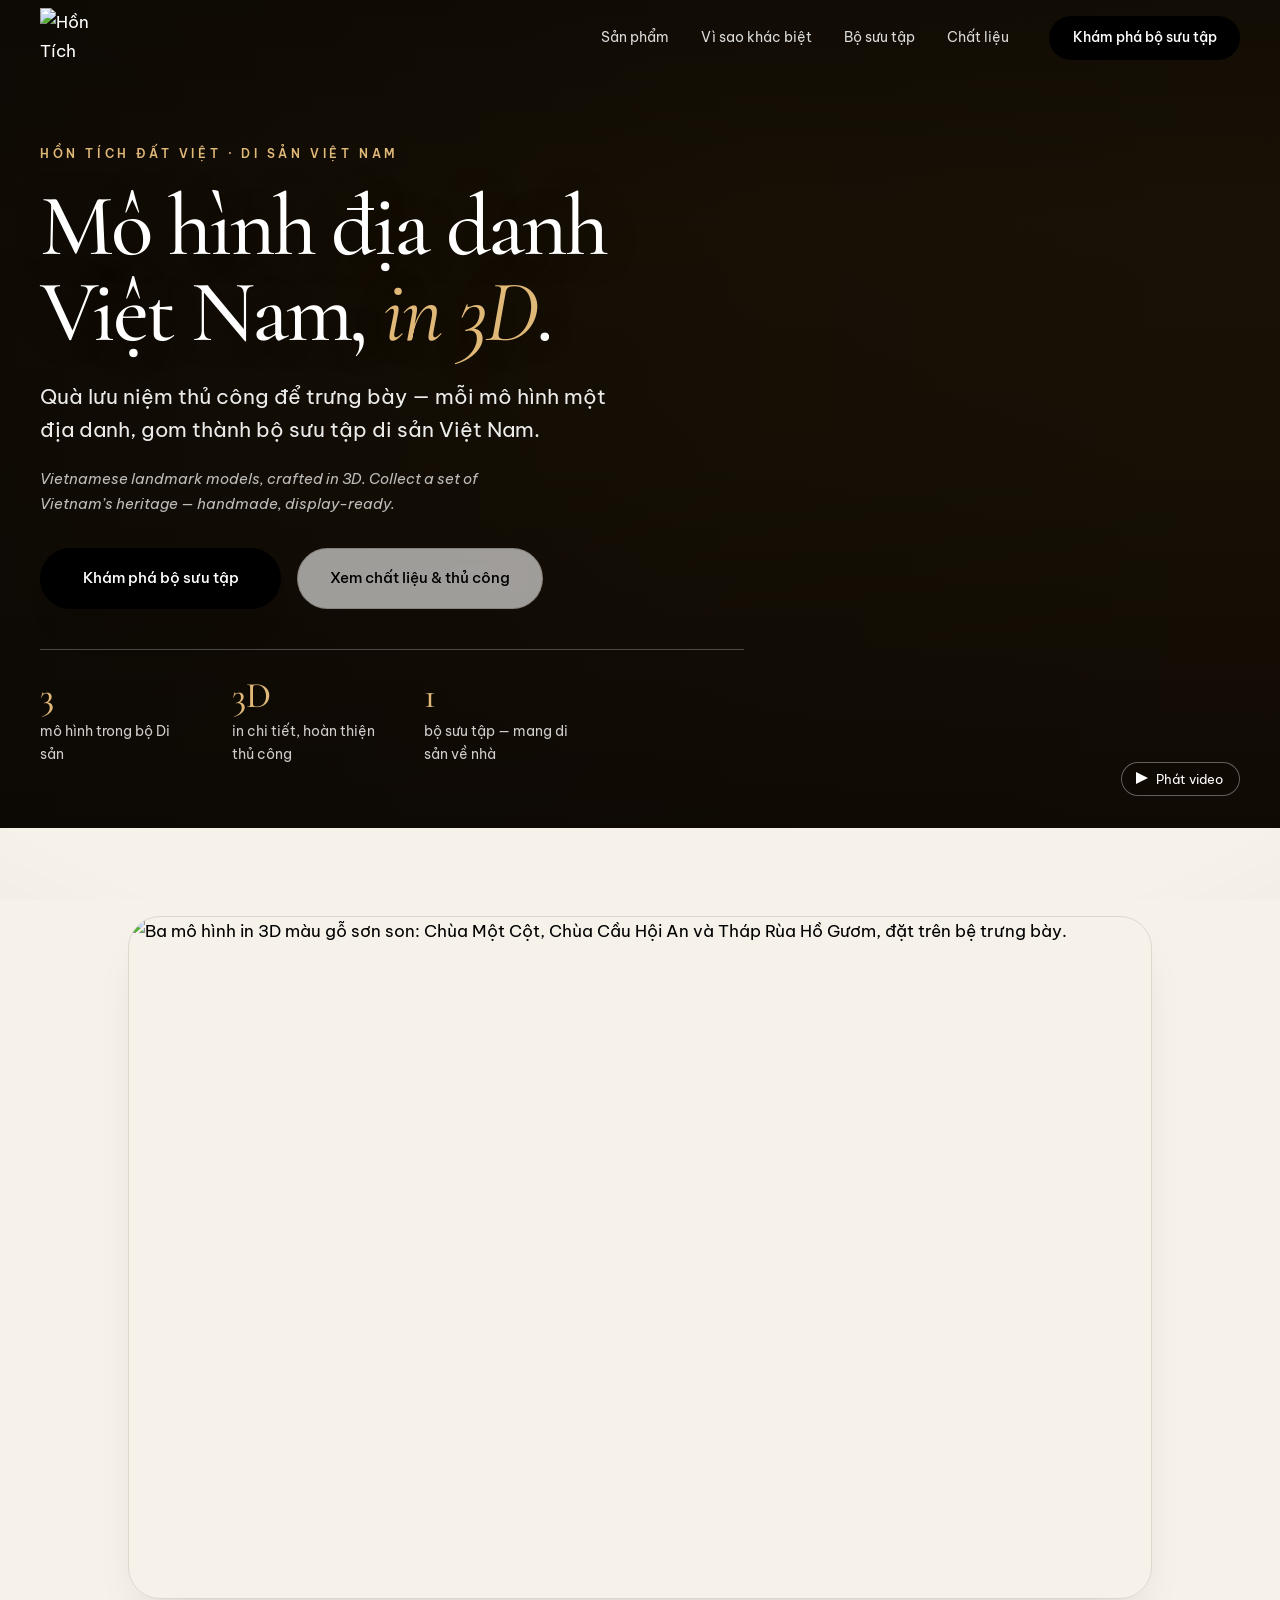
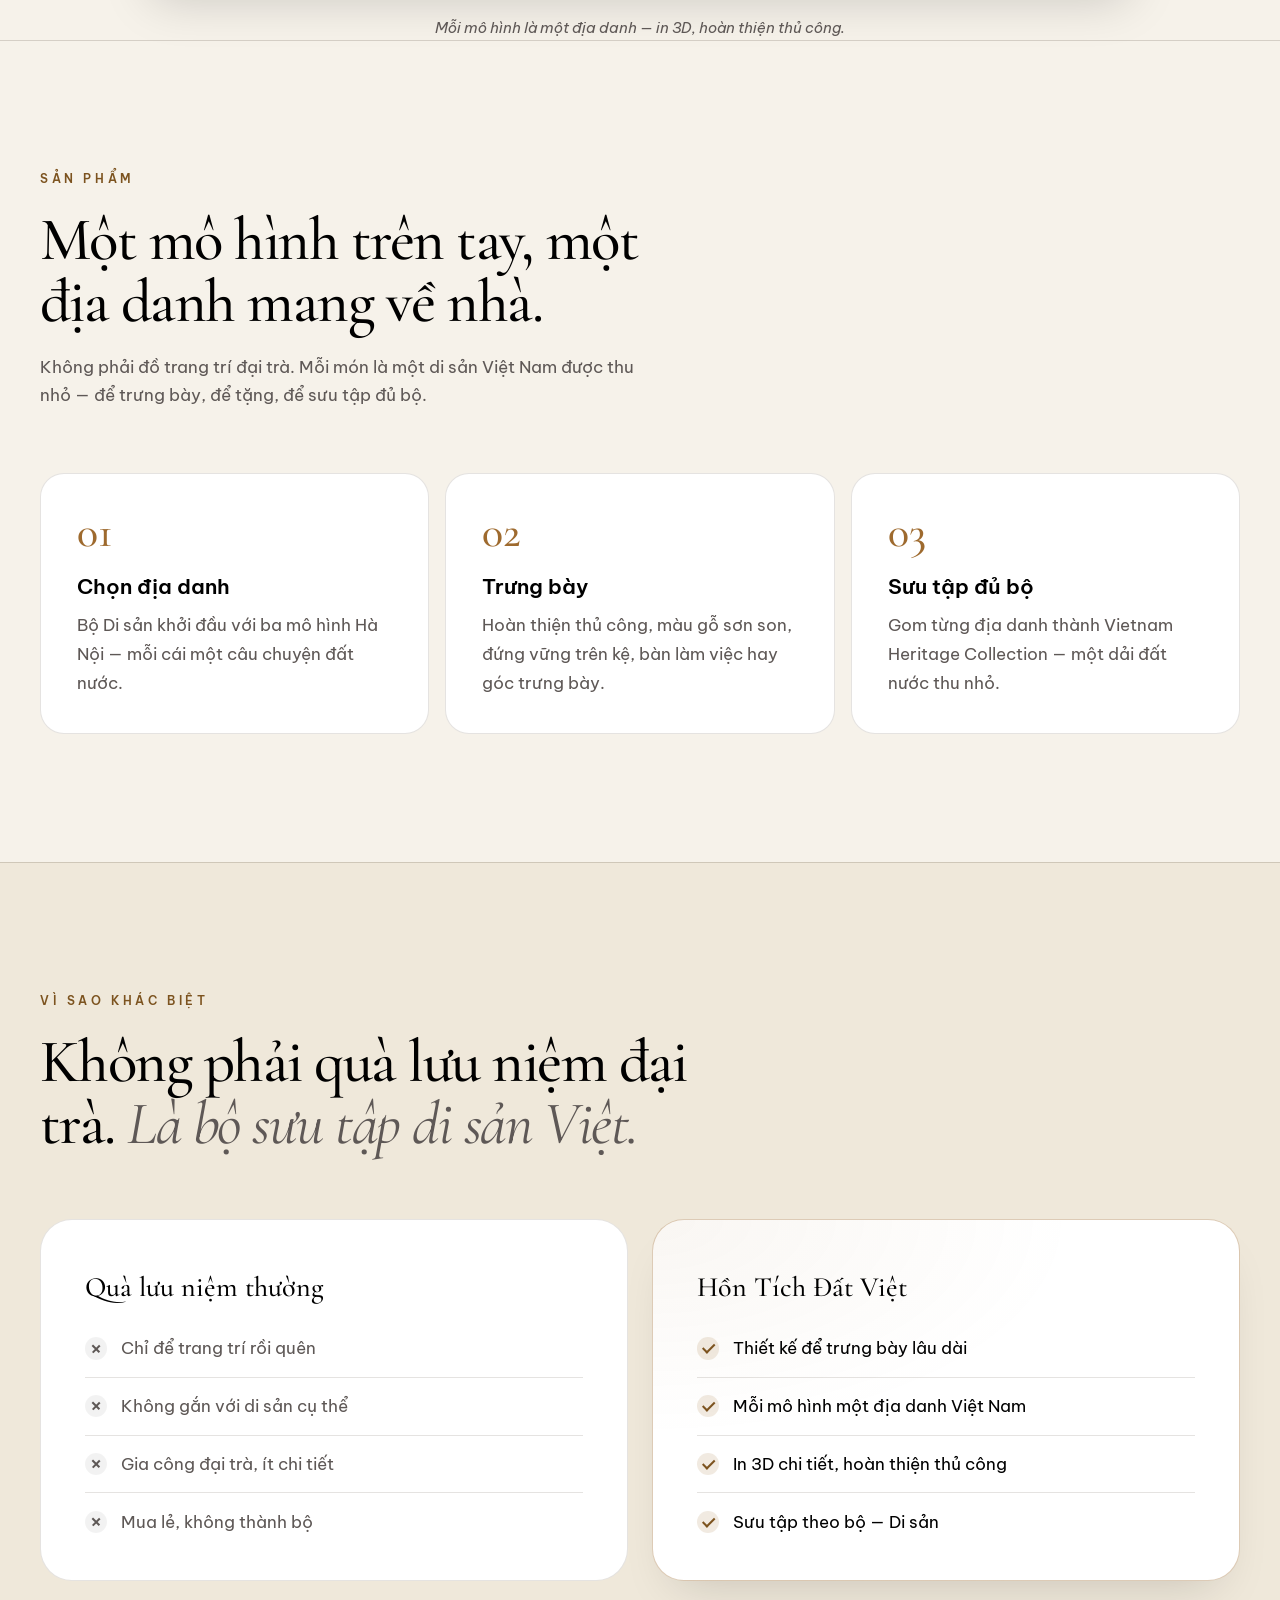
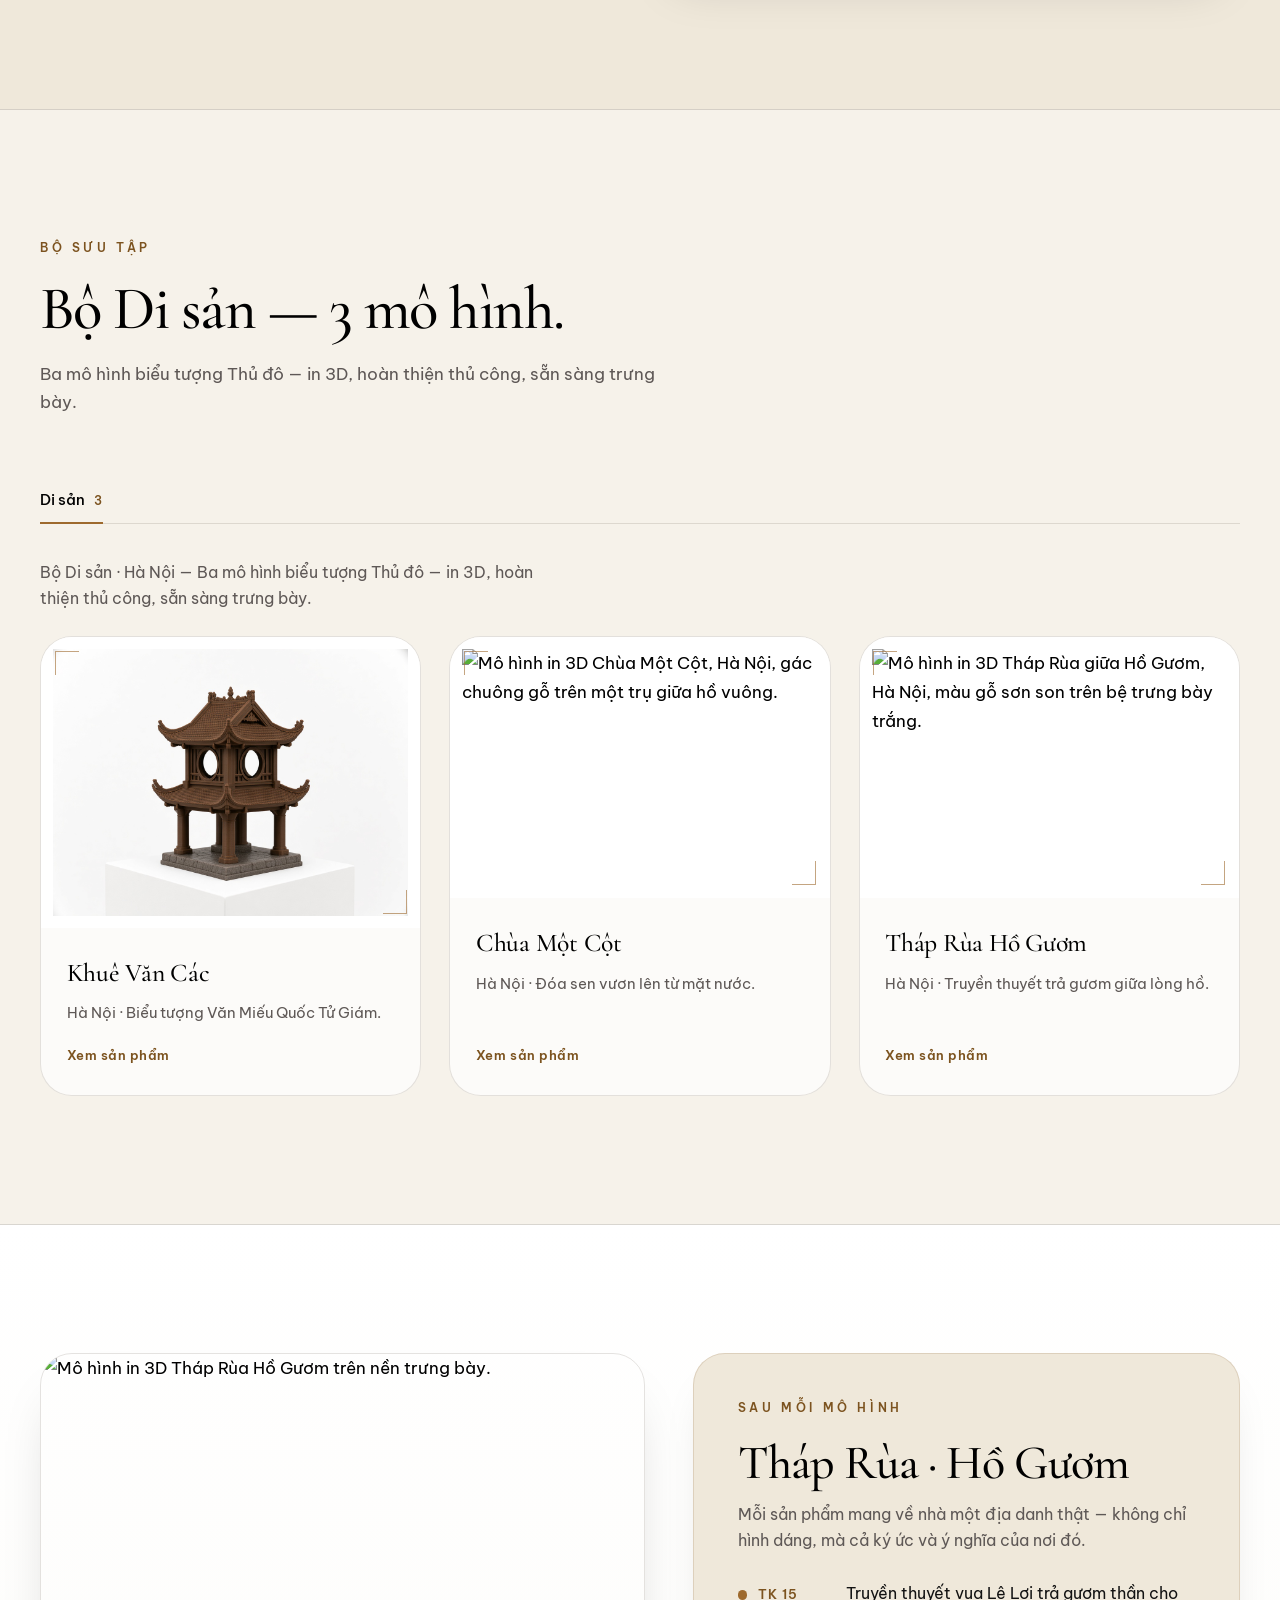
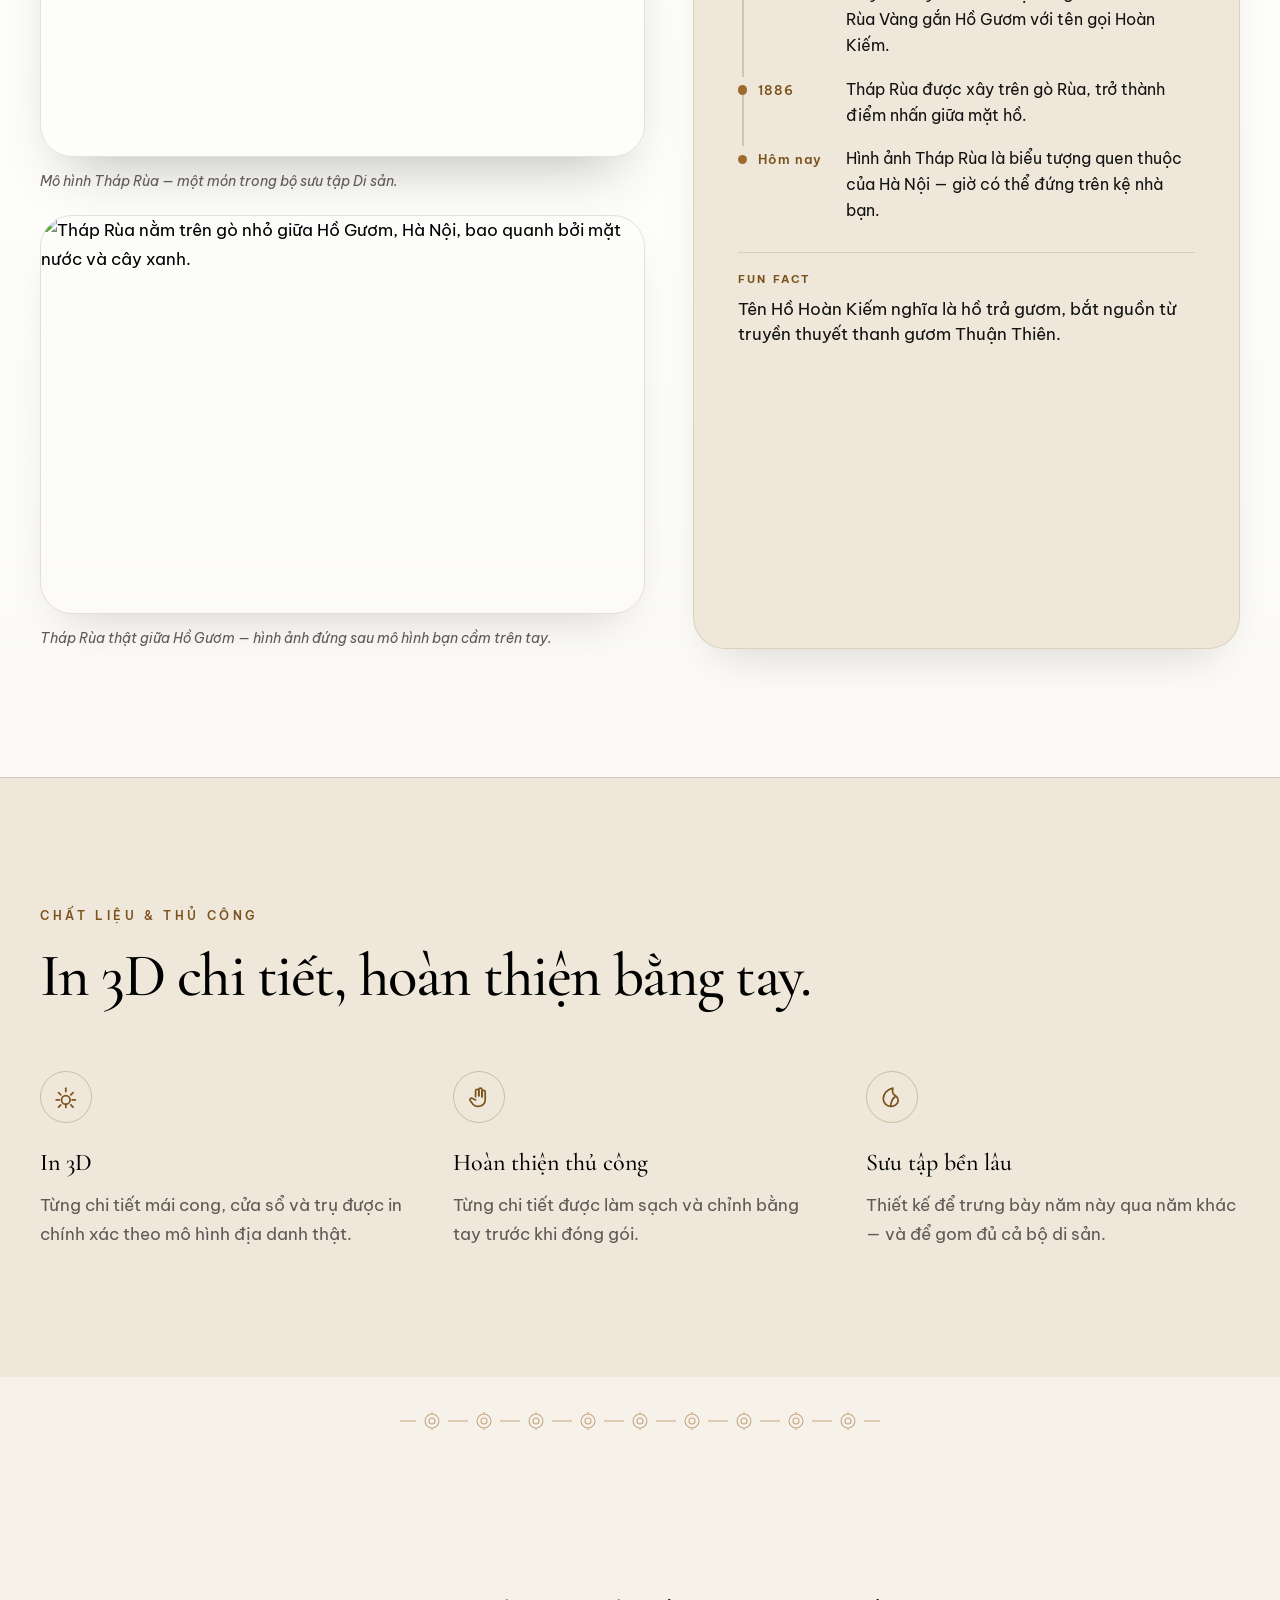
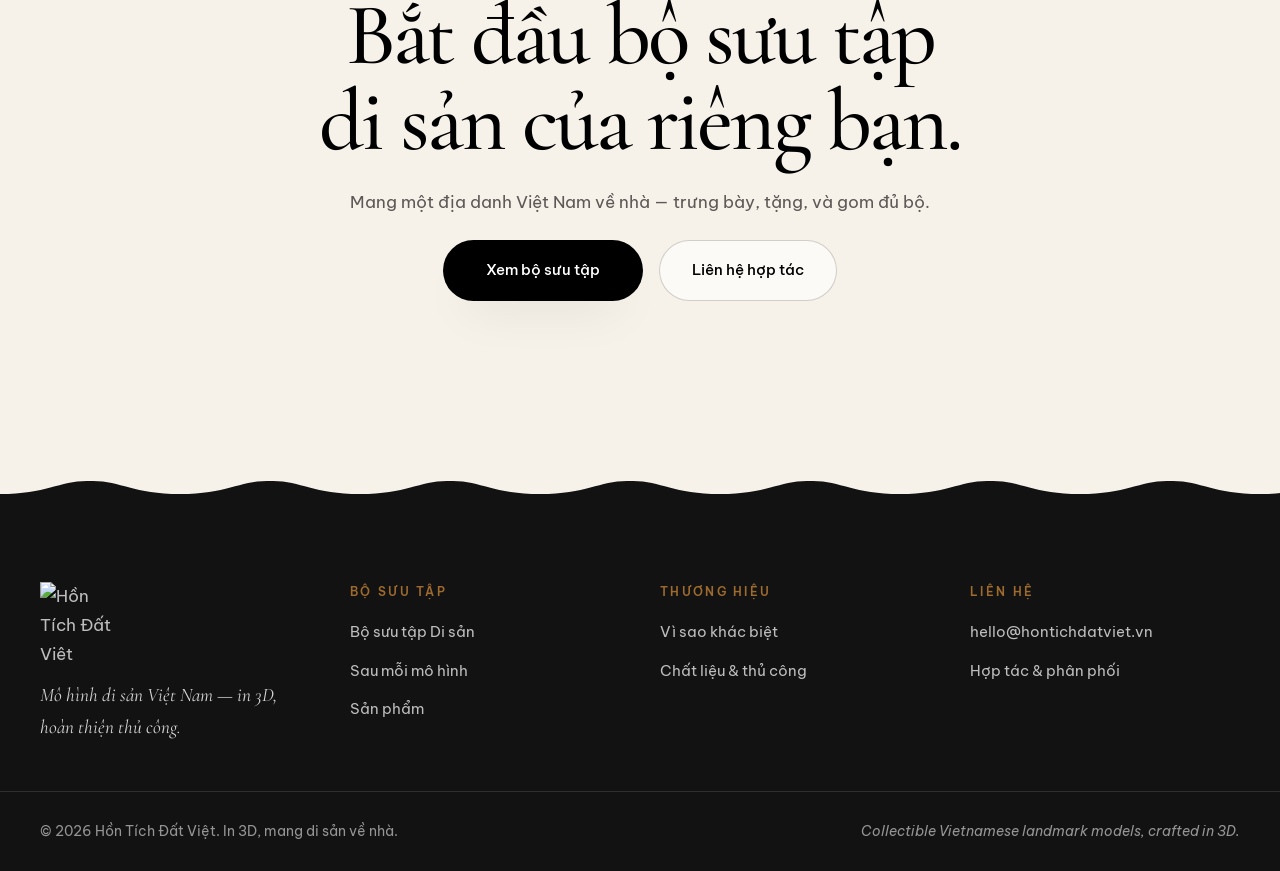
==== index.html @ 8985c360 "Reposition site as a product catalog with JSON-driven collections and detail pages. Drop QR and recy" ====
<!DOCTYPE html>
<html lang="vi">
<head>
  <meta charset="UTF-8" />
  <meta name="viewport" content="width=device-width, initial-scale=1.0" />
  <title>Hồn Tích Đất Việt — Mô hình di sản Việt Nam in 3D</title>
  <meta name="description" content="Hồn Tích Đất Việt — mô hình địa danh Việt Nam in 3D. Quà lưu niệm thủ công để trưng bày và sưu tập theo bộ di sản Việt." />
  <meta property="og:title" content="Hồn Tích Đất Việt — Bộ sưu tập mô hình di sản Việt Nam" />
  <meta property="og:description" content="Mô hình địa danh Việt Nam in 3D — hoàn thiện thủ công, thiết kế để trưng bày và sưu tập." />
  <meta property="og:type" content="website" />
  <meta property="og:image" content="assets/img/hero-collection.png" />
  <meta name="theme-color" content="#f6f2ea" />

  <link rel="preconnect" href="https://fonts.googleapis.com" />
  <link rel="preconnect" href="https://fonts.gstatic.com" crossorigin />
  <link href="https://fonts.googleapis.com/css2?family=Be+Vietnam+Pro:wght@400;500;600;700&family=Cormorant+Garamond:ital,wght@0,400;0,500;0,600;1,400;1,500&display=swap" rel="stylesheet" />
  <link rel="stylesheet" href="assets/styles.css" />
  <link rel="icon" type="image/png" href="assets/img/favicon.png" />
  <link rel="apple-touch-icon" href="assets/img/favicon.png" />
</head>
<body>
  <a class="skip-link" href="#main">Bỏ qua, tới nội dung chính</a>

  <header class="site-header" data-header>
    <div class="container nav">
      <a class="wordmark" href="#top" aria-label="Hồn Tích Đất Việt — trang chủ">
        <img class="brand-emblem brand-emblem--light" src="assets/img/logo-light.png" alt="Hồn Tích Đất Việt" width="120" height="120" decoding="async" />
        <img class="brand-emblem brand-emblem--ink" src="assets/img/logo-transparent.png" alt="" aria-hidden="true" width="120" height="120" decoding="async" />
      </a>
      <nav class="nav-links" aria-label="Điều hướng chính">
        <a href="#how">Sản phẩm</a>
        <a href="#why">Vì sao khác biệt</a>
        <a href="#collection">Bộ sưu tập</a>
        <a href="#craft">Chất liệu</a>
      </nav>
      <a class="btn btn-nav" href="#collection">
        <span class="lbl-full">Khám phá bộ sưu tập</span>
        <span class="lbl-short">Bộ sưu tập</span>
      </a>
    </div>
  </header>

  <main id="main">
    <span id="top"></span>

    <!-- HERO (video) -->
    <section class="hero" aria-labelledby="hero-title">
      <div class="hero-video">
        <video
          data-hero-video
          autoplay muted loop playsinline preload="metadata"
          poster="assets/img/story-hoi-an.jpg"
          aria-hidden="true"
        >
          <source src="assets/Vietnam-video.mp4" type="video/mp4" />
        </video>
        <div class="hero-scrim" aria-hidden="true"></div>
      </div>

      <div class="container hero-inner">
        <div class="hero-copy">
          <p class="kicker" data-reveal>Hồn Tích Đất Việt · Di sản Việt Nam</p>
          <h1 id="hero-title" class="display" data-reveal>
            Mô hình địa danh Việt Nam, <em>in 3D</em>.
          </h1>
          <p class="lede" data-reveal>
            Quà lưu niệm thủ công để trưng bày — mỗi mô hình một địa danh,
            gom thành bộ sưu tập di sản Việt Nam.
          </p>
          <p class="hero-en" data-reveal>
            Vietnamese landmark models, crafted in 3D.
            Collect a set of Vietnam’s heritage — handmade, display-ready.
          </p>
          <div class="hero-actions" data-reveal>
            <a class="btn btn-primary" href="#collection">Khám phá bộ sưu tập</a>
            <a class="btn btn-ghost" href="#craft">Xem chất liệu &amp; thủ công</a>
          </div>
          <dl class="hero-facts" data-reveal>
            <div><dt data-catalog-product-count>3</dt><dd>mô hình trong bộ Di sản</dd></div>
            <div><dt>3D</dt><dd>in chi tiết, hoàn thiện thủ công</dd></div>
            <div><dt>1</dt><dd>bộ sưu tập — mang di sản về nhà</dd></div>
          </dl>
        </div>
      </div>

      <button class="hero-video-toggle" type="button" data-video-toggle aria-pressed="true">
        <span class="vt-icon" aria-hidden="true"></span>
        <span class="vt-label">Tạm dừng video</span>
      </button>
    </section>

    <!-- SHOWCASE: the physical object -->
    <section class="showcase" aria-label="Sản phẩm vật lý">
      <div class="container">
        <figure class="showcase-figure" data-reveal>
          <img
            src="assets/img/hero-collection.png"
            alt="Ba mô hình in 3D màu gỗ sơn son: Chùa Một Cột, Chùa Cầu Hội An và Tháp Rùa Hồ Gươm, đặt trên bệ trưng bày."
            width="1536" height="1024" loading="lazy" decoding="async"
          />
          <figcaption>Mỗi mô hình là một địa danh — in 3D, hoàn thiện thủ công.</figcaption>
        </figure>
      </div>
    </section>

    <!-- PRODUCT JOURNEY -->
    <section id="how" class="section how" aria-labelledby="how-title">
      <div class="container">
        <header class="section-head">
          <p class="kicker">Sản phẩm</p>
          <h2 id="how-title" class="headline" data-reveal>Một mô hình trên tay, một địa danh mang về nhà.</h2>
          <p class="section-intro" data-reveal>
            Không phải đồ trang trí đại trà. Mỗi món là một di sản Việt Nam
            được thu nhỏ — để trưng bày, để tặng, để sưu tập đủ bộ.
          </p>
        </header>

        <ol class="steps" aria-label="Ba bước với sản phẩm">
          <li class="step" data-reveal>
            <span class="step-no">01</span>
            <div class="step-body">
              <h3 class="step-title">Chọn địa danh</h3>
              <p>Bộ Di sản khởi đầu với ba mô hình Hà Nội — mỗi cái một câu chuyện đất nước.</p>
            </div>
          </li>
          <li class="step" data-reveal>
            <span class="step-no">02</span>
            <div class="step-body">
              <h3 class="step-title">Trưng bày</h3>
              <p>Hoàn thiện thủ công, màu gỗ sơn son, đứng vững trên kệ, bàn làm việc hay góc trưng bày.</p>
            </div>
          </li>
          <li class="step" data-reveal>
            <span class="step-no">03</span>
            <div class="step-body">
              <h3 class="step-title">Sưu tập đủ bộ</h3>
              <p>Gom từng địa danh thành Vietnam Heritage Collection — một dải đất nước thu nhỏ.</p>
            </div>
          </li>
        </ol>
      </div>
    </section>

    <!-- COMPARISON / USP -->
    <section id="why" class="section why panel" aria-labelledby="why-title">
      <div class="container">
        <header class="section-head">
          <p class="kicker">Vì sao khác biệt</p>
          <h2 id="why-title" class="headline" data-reveal>Không phải quà lưu niệm đại trà. <em>Là bộ sưu tập di sản Việt.</em></h2>
        </header>

        <div class="compare" role="table" aria-label="So sánh quà lưu niệm thường và Hồn Tích Đất Việt">
          <div class="compare-col compare-old" data-reveal>
            <h3 class="compare-name">Quà lưu niệm thường</h3>
            <ul class="compare-list">
              <li><span class="mark mark-x" aria-hidden="true"></span> Chỉ để trang trí rồi quên</li>
              <li><span class="mark mark-x" aria-hidden="true"></span> Không gắn với di sản cụ thể</li>
              <li><span class="mark mark-x" aria-hidden="true"></span> Gia công đại trà, ít chi tiết</li>
              <li><span class="mark mark-x" aria-hidden="true"></span> Mua lẻ, không thành bộ</li>
            </ul>
          </div>
          <div class="compare-col compare-new" data-reveal>
            <h3 class="compare-name">Hồn Tích Đất Việt</h3>
            <ul class="compare-list">
              <li><span class="mark mark-check" aria-hidden="true"></span> Thiết kế để trưng bày lâu dài</li>
              <li><span class="mark mark-check" aria-hidden="true"></span> Mỗi mô hình một địa danh Việt Nam</li>
              <li><span class="mark mark-check" aria-hidden="true"></span> In 3D chi tiết, hoàn thiện thủ công</li>
              <li><span class="mark mark-check" aria-hidden="true"></span> Sưu tập theo bộ — Di sản</li>
            </ul>
          </div>
        </div>
      </div>
    </section>

    <!-- COLLECTION (rendered from assets/data/catalog.json) -->
    <section id="collection" class="section collection" aria-labelledby="collection-title">
      <div class="container">
        <header class="section-head">
          <p class="kicker">Bộ sưu tập</p>
          <h2 id="collection-title" class="headline" data-reveal>Bộ Di sản — ba mô hình Hà Nội.</h2>
          <p class="section-intro" data-reveal>
            Bộ sưu tập đầu tiên của Hồn Tích Đất Việt: Khuê Văn Các, Chùa Một Cột
            và Tháp Rùa Hồ Gươm — in 3D, thủ công, sẵn sàng trưng bày.
          </p>
        </header>

        <div class="collection-tabs" data-collection-tabs>
          <div class="collection-tablist" role="tablist" aria-label="Chọn bộ sưu tập" data-collection-tablist></div>
          <div data-collection-panels>
            <p class="collection-empty">Đang tải bộ sưu tập…</p>
          </div>
        </div>
      </div>
    </section>

    <!-- HERITAGE SPOTLIGHT (product meaning, not QR) -->
    <section id="heritage" class="section story" aria-labelledby="heritage-title">
      <div class="container story-grid">
        <div class="story-media-stack" data-reveal>
          <figure class="story-photo story-photo--lead">
            <img src="assets/img/model-ho-guom.png" alt="Mô hình in 3D Tháp Rùa Hồ Gươm trên nền trưng bày." width="1536" height="1024" loading="lazy" decoding="async" />
            <figcaption>Mô hình Tháp Rùa — một món trong bộ sưu tập Di sản.</figcaption>
          </figure>

          <figure class="story-photo">
            <img src="https://upload.wikimedia.org/wikipedia/commons/thumb/8/88/Thap_Rua_%28Tottoise%29_Tower%2C_Hoan_Kiem_Lake%2C_Hanoi_%281%29_%2838442367376%29.jpg/960px-Thap_Rua_%28Tottoise%29_Tower%2C_Hoan_Kiem_Lake%2C_Hanoi_%281%29_%2838442367376%29.jpg" alt="Tháp Rùa nằm trên gò nhỏ giữa Hồ Gươm, Hà Nội, bao quanh bởi mặt nước và cây xanh." width="960" height="632" loading="lazy" decoding="async" />
            <figcaption>Tháp Rùa thật giữa Hồ Gươm — hình ảnh đứng sau mô hình bạn cầm trên tay.</figcaption>
          </figure>
        </div>

        <div class="story-panel" data-reveal>
          <header class="story-panel-head">
            <p class="kicker">Sau mỗi mô hình</p>
            <h2 id="heritage-title" class="title">Tháp Rùa · Hồ Gươm</h2>
            <p class="story-sub">Mỗi sản phẩm mang về nhà một địa danh thật — không chỉ hình dáng, mà cả ký ức và ý nghĩa của nơi đó.</p>
          </header>

          <ol class="timeline" aria-label="Dòng thời gian Tháp Rùa Hồ Gươm">
            <li><span class="t-year">TK 15</span><span class="t-text">Truyền thuyết vua Lê Lợi trả gươm thần cho Rùa Vàng gắn Hồ Gươm với tên gọi Hoàn Kiếm.</span></li>
            <li><span class="t-year">1886</span><span class="t-text">Tháp Rùa được xây trên gò Rùa, trở thành điểm nhấn giữa mặt hồ.</span></li>
            <li><span class="t-year">Hôm nay</span><span class="t-text">Hình ảnh Tháp Rùa là biểu tượng quen thuộc của Hà Nội — giờ có thể đứng trên kệ nhà bạn.</span></li>
          </ol>

          <div class="funfact">
            <span class="funfact-label">Fun fact</span>
            <p>Tên Hồ Hoàn Kiếm nghĩa là hồ trả gươm, bắt nguồn từ truyền thuyết thanh gươm Thuận Thiên.</p>
          </div>
        </div>
      </div>
    </section>

    <!-- MATERIALS & CRAFT -->
    <section id="craft" class="section craft panel" aria-labelledby="craft-title">
      <div class="container">
        <header class="section-head">
          <p class="kicker">Chất liệu &amp; thủ công</p>
          <h2 id="craft-title" class="headline" data-reveal>In 3D chi tiết, hoàn thiện bằng tay.</h2>
        </header>
        <div class="craft-row">
          <article class="craft-item" data-reveal>
            <span class="craft-icon" aria-hidden="true">
              <svg viewBox="0 0 24 24" fill="none" stroke="currentColor" stroke-width="1.6" stroke-linecap="round" stroke-linejoin="round"><path d="M12 3v3"/><path d="M5.2 7.2 7.3 9.3"/><path d="M3 14h3"/><path d="M5.2 20.8 7.3 18.7"/><path d="M12 21v-3"/><path d="M18.8 20.8 16.7 18.7"/><path d="M21 14h-3"/><path d="M18.8 7.2 16.7 9.3"/><circle cx="12" cy="14" r="4"/></svg>
            </span>
            <h3>In 3D</h3>
            <p>Từng chi tiết mái cong, cửa sổ và trụ được in chính xác theo mô hình địa danh thật.</p>
          </article>
          <article class="craft-item" data-reveal>
            <span class="craft-icon" aria-hidden="true">
              <svg viewBox="0 0 24 24" fill="none" stroke="currentColor" stroke-width="1.6" stroke-linecap="round" stroke-linejoin="round"><path d="M9 11V5.5a1.5 1.5 0 0 1 3 0V10"/><path d="M12 10V4.5a1.5 1.5 0 0 1 3 0V11"/><path d="M15 11V6.5a1.5 1.5 0 0 1 3 0V14a6 6 0 0 1-6 6h-1.5a5 5 0 0 1-4-2l-2.6-3.4a1.5 1.5 0 0 1 2.3-1.9L9 14"/></svg>
            </span>
            <h3>Hoàn thiện thủ công</h3>
            <p>Từng chi tiết được làm sạch và chỉnh bằng tay trước khi đóng gói.</p>
          </article>
          <article class="craft-item" data-reveal>
            <span class="craft-icon" aria-hidden="true">
              <svg viewBox="0 0 24 24" fill="none" stroke="currentColor" stroke-width="1.6" stroke-linecap="round" stroke-linejoin="round"><path d="M11 20A7 7 0 0 1 4 13c0-5 4-9 9-10 0 0-1 4 1 6 1.5 1.5 4 2 4 5a6 6 0 0 1-6 6Z"/><path d="M11 20c0-4 1.5-7 4-9"/></svg>
            </span>
            <h3>Sưu tập bền lâu</h3>
            <p>Thiết kế để trưng bày năm này qua năm khác — và để gom đủ cả bộ di sản.</p>
          </article>
        </div>
      </div>
    </section>

    <!-- CLOSING CTA -->
    <section class="section closing" aria-labelledby="closing-title">
      <div class="motif-divider closing-divider" aria-hidden="true"><span></span></div>
      <div class="container closing-inner">
        <h2 id="closing-title" class="display" data-reveal>Bắt đầu bộ sưu tập di sản của riêng bạn.</h2>
        <p class="section-intro" data-reveal>Mang một địa danh Việt Nam về nhà — trưng bày, tặng, và gom đủ bộ.</p>
        <div class="hero-actions" data-reveal>
          <a class="btn btn-primary" href="#collection">Xem bộ sưu tập</a>
          <a class="btn btn-ghost" href="mailto:hello@hontichdatviet.vn">Liên hệ hợp tác</a>
        </div>
      </div>
    </section>
  </main>

  <footer class="site-footer">
    <div class="roofline" aria-hidden="true"></div>
    <div class="container footer-grid">
      <div class="footer-brand">
        <a class="wordmark wordmark-light" href="#top" aria-label="Hồn Tích Đất Việt">
          <img class="brand-emblem brand-emblem--light" src="assets/img/logo-light.png" alt="Hồn Tích Đất Việt" width="160" height="160" decoding="async" />
        </a>
        <p>Mô hình di sản Việt Nam — in 3D, hoàn thiện thủ công.</p>
      </div>
      <nav class="footer-col" aria-label="Bộ sưu tập">
        <h4>Bộ sưu tập</h4>
        <a href="#collection">Bộ sưu tập Di sản</a>
        <a href="#heritage">Sau mỗi mô hình</a>
        <a href="#how">Sản phẩm</a>
      </nav>
      <nav class="footer-col" aria-label="Thương hiệu">
        <h4>Thương hiệu</h4>
        <a href="#why">Vì sao khác biệt</a>
        <a href="#craft">Chất liệu &amp; thủ công</a>
      </nav>
      <div class="footer-col">
        <h4>Liên hệ</h4>
        <a href="mailto:hello@hontichdatviet.vn">hello@hontichdatviet.vn</a>
        <a href="mailto:hello@hontichdatviet.vn">Hợp tác &amp; phân phối</a>
      </div>
    </div>
    <div class="container footer-base">
      <p>© 2026 Hồn Tích Đất Việt. In 3D, mang di sản về nhà.</p>
      <p lang="en">Collectible Vietnamese landmark models, crafted in 3D.</p>
    </div>
  </footer>

  <script src="assets/catalog.js" defer></script>
  <script src="assets/main.js" defer></script>
</body>
</html>
---- assets/styles.css ----
/* ============================================================
   Hồn Tích Đất Việt — The Living Museum
   ============================================================ */

:root {
  --ink: #000000;
  --ink-soft: #121212;
  --bg: #ffffff;          /* card interiors stay crisp white over paper */
  --paper: #f6f2ea;       /* textured off-white canvas */
  --muted: #5e5856;       /* AA-safe body/muted on paper */
  --soft: #efe8da;
  --line: rgba(40, 28, 12, 0.12);
  --line-strong: rgba(40, 28, 12, 0.2);
  --rule: rgba(40, 28, 12, 0.16);
  --lacquer: #9e6a2e;
  --lacquer-deep: #7c531f;
  --lacquer-light: #e0b878; /* accent legible on the dark video hero */

  --paper-texture: url("img/paper-texture.jpg"); /* handmade paper, used as a faint global overlay */

  --serif: "Cormorant Garamond", Georgia, "Times New Roman", serif;
  --sans: "Be Vietnam Pro", "Segoe UI", system-ui, sans-serif;

  --container: 80rem;
  --pad-x: clamp(1.25rem, 5vw, 2.5rem);
  --section-y: clamp(4.5rem, 10vw, 8rem);

  --radius-pill: 9999px;
  --radius-lg: 2rem;
  --radius-md: 1.5rem;

  --shadow-ambient: 0 24px 50px -24px rgba(0, 0, 0, 0.18);
  --shadow-lift: 0 32px 60px -28px rgba(0, 0, 0, 0.28);

  --ease-out: cubic-bezier(0.16, 1, 0.3, 1);

  --dongson: url("data:image/svg+xml,%3Csvg xmlns='http://www.w3.org/2000/svg' width='52' height='24' viewBox='0 0 52 24'%3E%3Cg fill='none' stroke='%239e6a2e' stroke-width='1.1'%3E%3Ccircle cx='26' cy='12' r='7'/%3E%3Ccircle cx='26' cy='12' r='3'/%3E%3Cpath d='M0 12h10M42 12h10M26 3v2M26 19v2'/%3E%3C/g%3E%3C/svg%3E");
}

/* ---------- Reset & base ---------- */
*, *::before, *::after { box-sizing: border-box; }
* { margin: 0; }

html { scroll-behavior: smooth; -webkit-text-size-adjust: 100%; }

body {
  font-family: var(--sans);
  font-size: clamp(1rem, 0.97rem + 0.15vw, 1.125rem);
  line-height: 1.65;
  color: var(--ink);
  background-color: var(--paper);
  -webkit-font-smoothing: antialiased;
  text-rendering: optimizeLegibility;
  overflow-x: hidden;
  position: relative; /* anchors the scrolling paper layer to the document */
}

/* ---------- Archival paper atmosphere (global, decorative) ----------
   A faint handmade-paper texture + a whisper-soft vignette so every surface
   reads like a curated heritage catalogue, not a sales page. Both layers are
   non-interactive and never touch content. */
body::before,
body::after {
  content: "";
  pointer-events: none;
}

/* Soft paper fibre: tiled and pinned to the DOCUMENT so it scrolls together
   with each section (not a static pane the content slides under). The tile is
   mirror-built, so the repeat is seamless. */
body::before {
  position: absolute;
  inset: 0;            /* spans the full document height via body { position: relative } */
  z-index: 9998;
  background-image: var(--paper-texture);
  background-repeat: repeat;
  background-size: 500px 500px;
  opacity: 0.3;
  mix-blend-mode: multiply;
}

/* Gentle corner vignette for depth — kept FIXED to the viewport, so it frames
   the screen like a page under a lamp. Warm-toned to match the palette. */
body::after {
  position: fixed;
  inset: 0;
  z-index: 9999;
  background: radial-gradient(125% 115% at 50% 42%,
    transparent 58%,
    rgba(40, 28, 12, 0.05) 82%,
    rgba(40, 28, 12, 0.1) 100%);
}

img { display: block; max-width: 100%; height: auto; }
sup { font-size: 0.45em; vertical-align: super; line-height: 0; }
a { color: inherit; }

::selection { background: var(--ink); color: var(--bg); }

.container {
  width: 100%;
  max-width: var(--container);
  margin-inline: auto;
  padding-inline: var(--pad-x);
}

.skip-link {
  position: absolute;
  left: 1rem;
  top: -4rem;
  z-index: 100;
  background: var(--ink);
  color: var(--bg);
  padding: 0.75rem 1.25rem;
  border-radius: var(--radius-pill);
  font-size: 0.875rem;
  text-decoration: none;
  transition: top 0.2s var(--ease-out);
}
.skip-link:focus { top: 1rem; }

:focus-visible {
  outline: 2px solid var(--lacquer-deep);
  outline-offset: 3px;
  border-radius: 4px;
}

/* ---------- Typography ---------- */
.display {
  font-family: var(--serif);
  font-weight: 500;
  font-size: clamp(2.75rem, 1.8rem + 4.6vw, 6rem);
  line-height: 0.98;
  letter-spacing: -0.035em;
  text-wrap: balance;
}
.display em { font-style: italic; color: var(--muted); font-weight: 400; }

.headline {
  font-family: var(--serif);
  font-weight: 500;
  font-size: clamp(2.1rem, 1.4rem + 3vw, 4rem);
  line-height: 1.02;
  letter-spacing: -0.025em;
  text-wrap: balance;
}
.headline em { font-style: italic; color: var(--muted); font-weight: 400; }

.title {
  font-family: var(--serif);
  font-weight: 500;
  font-size: clamp(2rem, 1.5rem + 2vw, 3rem);
  line-height: 1.08;
  letter-spacing: -0.02em;
}

.kicker {
  font-family: var(--sans);
  font-size: 0.75rem;
  font-weight: 600;
  letter-spacing: 0.3em;
  text-transform: uppercase;
  color: var(--lacquer-deep);
  margin-bottom: 1.25rem;
}
.kicker sup { letter-spacing: 0; }

.lede {
  font-size: clamp(1.075rem, 1rem + 0.4vw, 1.3rem);
  line-height: 1.6;
  color: var(--ink-soft);
  max-width: 34ch;
}

.section-intro {
  color: var(--muted);
  max-width: 56ch;
  font-size: 1.0625rem;
}

/* ---------- Buttons ---------- */
.btn {
  display: inline-flex;
  align-items: center;
  justify-content: center;
  gap: 0.5rem;
  font-family: var(--sans);
  font-weight: 500;
  font-size: 0.9375rem;
  text-decoration: none;
  border-radius: var(--radius-pill);
  border: 1px solid transparent;
  cursor: pointer;
  transition: transform 0.3s var(--ease-out), background-color 0.3s var(--ease-out),
    box-shadow 0.3s var(--ease-out), color 0.3s var(--ease-out);
}
.btn:hover { transform: scale(1.03); }
.btn:active { transform: scale(0.99); }

.btn-primary {
  background: var(--ink);
  color: var(--bg);
  padding: 1.05rem 2.6rem;
  box-shadow: var(--shadow-ambient);
}
.btn-primary:hover { box-shadow: var(--shadow-lift); }

.btn-ghost {
  background: rgba(255, 255, 255, 0.6);
  color: var(--ink);
  border-color: var(--line-strong);
  padding: 1.05rem 2rem;
  backdrop-filter: blur(8px);
}
.btn-ghost:hover { background: rgba(255, 255, 255, 0.9); }

.btn-nav {
  background: var(--ink);
  color: var(--bg);
  padding: 0.6rem 1.4rem;
  font-size: 0.875rem;
}
.btn-nav .lbl-short { display: none; }

/* ---------- Header / nav ---------- */
.site-header {
  position: fixed;
  top: 0;
  left: 0;
  right: 0;
  width: 100%;
  z-index: 50;
  background: transparent;
  border-bottom: 1px solid transparent;
  transition: border-color 0.3s var(--ease-out), background-color 0.3s var(--ease-out),
    backdrop-filter 0.3s var(--ease-out);
}
.site-header .wordmark { color: #fff; transition: color 0.3s var(--ease-out); }
.site-header .nav-links a { color: rgba(255, 255, 255, 0.85); }
.site-header:not(.is-scrolled) .nav-links a:hover { color: #fff; }

.site-header.is-scrolled {
  background: rgba(246, 242, 234, 0.85);
  backdrop-filter: blur(14px);
  border-bottom-color: var(--line);
}
.site-header.is-scrolled .wordmark { color: var(--ink); }
.site-header.is-scrolled .nav-links a { color: var(--muted); }
.nav {
  display: flex;
  align-items: center;
  justify-content: space-between;
  gap: 1rem;
  height: 4.75rem;
  min-width: 0;
}
.wordmark {
  position: relative;
  display: inline-flex;
  align-items: center;
  flex: none;
  height: 3.75rem;
  text-decoration: none;
}
.brand-emblem {
  display: block;
  height: 100%;
  width: auto;
  user-select: none;
  -webkit-user-drag: none;
}
/* Header swaps emblem tone: ivory over the dark hero, ink once scrolled. */
.site-header .brand-emblem { transition: opacity 0.3s var(--ease-out); }
.site-header .brand-emblem--ink {
  position: absolute;
  top: 0;
  left: 0;
  height: 100%;
  width: auto;
  opacity: 0;
}
.site-header.is-scrolled .brand-emblem--light { opacity: 0; }
.site-header.is-scrolled .brand-emblem--ink { opacity: 1; }
.btn-nav { flex: none; }
.nav-links {
  display: flex;
  gap: 2rem;
  margin-left: auto;
  margin-right: 1.5rem;
}
.nav-links a {
  font-size: 0.9rem;
  color: var(--muted);
  text-decoration: none;
  position: relative;
  transition: color 0.2s var(--ease-out);
}
.nav-links a::after {
  content: "";
  position: absolute;
  left: 0;
  bottom: -6px;
  width: 100%;
  height: 1px;
  background: var(--lacquer);
  transform: scaleX(0);
  transform-origin: left;
  transition: transform 0.3s var(--ease-out);
}
.nav-links a:hover { color: var(--ink); }
.nav-links a:hover::after { transform: scaleX(1); }

/* ---------- Section rhythm ---------- */
.section { padding-block: var(--section-y); scroll-margin-top: 5.5rem; }
/* Full-width hairline + alternating tonal bands so adjacent sections read distinctly */
.section:not(.closing) { border-top: 1px solid var(--rule); }
.section.panel { background: var(--soft); }
.section-head { max-width: 60rem; margin-bottom: clamp(2.5rem, 5vw, 4rem); }
.section-head .headline { margin-bottom: 1.25rem; }

/* ---------- Hero (video) ---------- */
.hero {
  position: relative;
  isolation: isolate;
  min-height: min(92vh, 860px);
  display: flex;
  align-items: flex-end;
  padding-block: clamp(7rem, 14vh, 10rem) clamp(3rem, 7vh, 6rem);
  overflow: hidden;
  color: #fff;
}
.hero-video { position: absolute; inset: 0; z-index: -1; background: #1a1206; }
.hero-video video { width: 100%; height: 100%; object-fit: cover; display: block; }
.hero-scrim {
  position: absolute;
  inset: 0;
  background:
    linear-gradient(90deg, rgba(10, 7, 3, 0.62) 0%, rgba(10, 7, 3, 0.12) 58%, rgba(10, 7, 3, 0) 100%),
    linear-gradient(180deg, rgba(10, 7, 3, 0.5) 0%, rgba(10, 7, 3, 0.08) 26%, rgba(10, 7, 3, 0.2) 56%, rgba(14, 9, 4, 0.85) 100%);
}

.hero-inner { width: 100%; }
.hero-copy { max-width: 44rem; }
.hero .kicker { color: var(--lacquer-light); }
.hero .display { margin-bottom: 1.5rem; color: #fff; text-shadow: 0 1px 36px rgba(0, 0, 0, 0.3); }
.hero .display em { color: var(--lacquer-light); }
.hero .lede { margin-bottom: 1.25rem; color: rgba(255, 255, 255, 0.92); max-width: 42ch; }
.hero-en {
  font-size: 0.95rem;
  color: rgba(255, 255, 255, 0.72);
  font-style: italic;
  max-width: 46ch;
  margin-bottom: 2rem;
}
.hero-actions { display: flex; flex-wrap: wrap; gap: 1rem; }

.hero-facts {
  display: flex;
  flex-wrap: wrap;
  gap: clamp(1.5rem, 4vw, 3rem);
  margin-top: 2.5rem;
  padding-top: 1.75rem;
  border-top: 1px solid rgba(255, 255, 255, 0.25);
}
.hero-facts dt {
  font-family: var(--serif);
  font-size: 2.25rem;
  font-weight: 500;
  line-height: 1;
  color: var(--lacquer-light);
}
.hero-facts dd {
  font-size: 0.85rem;
  color: rgba(255, 255, 255, 0.8);
  max-width: 16ch;
  margin-top: 0.4rem;
}

/* Video pause / play control (WCAG: user control over moving content) */
.hero-video-toggle {
  position: absolute;
  right: clamp(1rem, 4vw, 2.5rem);
  bottom: clamp(1rem, 4vh, 2rem);
  z-index: 2;
  display: inline-flex;
  align-items: center;
  gap: 0.55rem;
  background: rgba(14, 9, 4, 0.5);
  color: #fff;
  border: 1px solid rgba(255, 255, 255, 0.35);
  border-radius: var(--radius-pill);
  padding: 0.5rem 1rem 0.5rem 0.85rem;
  font-family: var(--sans);
  font-size: 0.8rem;
  cursor: pointer;
  backdrop-filter: blur(8px);
  transition: background-color 0.3s var(--ease-out), transform 0.3s var(--ease-out);
}
.hero-video-toggle:hover { background: rgba(14, 9, 4, 0.72); transform: translateY(-2px); }
.vt-icon { width: 0.75rem; height: 0.85rem; position: relative; flex: none; }
.vt-icon::before, .vt-icon::after {
  content: "";
  position: absolute;
  top: 0;
  width: 0.24rem;
  height: 100%;
  background: #fff;
  border-radius: 1px;
}
.vt-icon::before { left: 0; }
.vt-icon::after { right: 0; }
.hero-video-toggle[data-state="paused"] .vt-icon::after { display: none; }
.hero-video-toggle[data-state="paused"] .vt-icon::before {
  left: 1px;
  width: 0;
  height: 0;
  background: transparent;
  border-left: 0.75rem solid #fff;
  border-top: 0.42rem solid transparent;
  border-bottom: 0.42rem solid transparent;
  border-radius: 0;
}

/* ---------- Showcase (physical object) ---------- */
.showcase { padding-top: clamp(3rem, 7vw, 5.5rem); }
.showcase-figure { margin: 0 auto; max-width: 64rem; }
.showcase-figure img {
  width: 100%;
  border-radius: var(--radius-lg);
  border: 1px solid var(--line);
  box-shadow: var(--shadow-ambient);
}
.showcase-figure figcaption {
  margin-top: 1rem;
  text-align: center;
  font-style: italic;
  color: var(--muted);
  font-size: 0.95rem;
}

/* ---------- Motif divider (Đông Sơn) ---------- */
.motif-divider {
  display: flex;
  justify-content: center;
  padding-block: clamp(1rem, 3vw, 2rem);
}
.motif-divider span {
  display: block;
  width: min(60%, 30rem);
  height: 24px;
  background-image: var(--dongson);
  background-repeat: repeat-x;
  background-position: center;
  opacity: 0.55;
}

/* ---------- How (steps) ---------- */
.steps {
  list-style: none;
  padding: 0;
  display: grid;
  gap: 1rem;
}
.step {
  display: flex;
  align-items: baseline;
  gap: 1.5rem;
  padding: clamp(1.5rem, 3vw, 2.25rem);
  border: 1px solid var(--line);
  border-radius: var(--radius-md);
  background: #fff;
  transition: transform 0.4s var(--ease-out), box-shadow 0.4s var(--ease-out),
    border-color 0.4s var(--ease-out);
}
.step:hover {
  transform: translateY(-4px);
  box-shadow: var(--shadow-ambient);
  border-color: var(--line-strong);
}
.step-no {
  font-family: var(--serif);
  font-size: clamp(2rem, 4vw, 2.75rem);
  font-weight: 500;
  color: var(--lacquer);
  line-height: 1;
  min-width: 2.5ch;
}
.step-title { font-size: 1.3rem; font-weight: 600; margin-bottom: 0.4rem; }
.step-body p { color: var(--muted); max-width: 60ch; }

@media (min-width: 52rem) {
  .steps { grid-template-columns: repeat(3, 1fr); }
  .step { flex-direction: column; gap: 1rem; }
}

/* ---------- Why (comparison) ---------- */
.compare {
  display: grid;
  gap: 1.25rem;
  grid-template-columns: 1fr;
}
@media (min-width: 48rem) {
  .compare { grid-template-columns: 1fr 1fr; gap: 1.5rem; align-items: stretch; }
}
.compare-col {
  border: 1px solid var(--line);
  border-radius: var(--radius-lg);
  padding: clamp(1.75rem, 3.5vw, 2.75rem);
  background: #fff;
}
.compare-old { color: var(--muted); }
.compare-new {
  border-color: rgba(158, 106, 46, 0.35);
  background:
    radial-gradient(120% 100% at 0% 0%, rgba(158, 106, 46, 0.06), transparent 60%),
    #fff;
  box-shadow: var(--shadow-ambient);
}
.compare-name {
  font-family: var(--serif);
  font-size: 1.75rem;
  font-weight: 500;
  margin-bottom: 1.5rem;
  color: var(--ink);
}
.compare-list { list-style: none; padding: 0; display: grid; gap: 0.9rem; }
.compare-list li {
  display: flex;
  align-items: center;
  gap: 0.85rem;
  font-size: 1.0625rem;
  padding-bottom: 0.9rem;
  border-bottom: 1px solid var(--line);
}
.compare-list li:last-child { border-bottom: 0; padding-bottom: 0; }
.mark {
  flex: none;
  width: 1.4rem;
  height: 1.4rem;
  border-radius: 50%;
  display: inline-grid;
  place-items: center;
  position: relative;
}
.mark-x { background: rgba(0, 0, 0, 0.05); }
.mark-x::before, .mark-x::after {
  content: "";
  position: absolute;
  width: 0.65rem;
  height: 1.5px;
  background: var(--muted);
}
.mark-x::before { transform: rotate(45deg); }
.mark-x::after { transform: rotate(-45deg); }
.mark-check { background: rgba(158, 106, 46, 0.14); }
.mark-check::before {
  content: "";
  width: 0.45rem;
  height: 0.78rem;
  border: solid var(--lacquer-deep);
  border-width: 0 2px 2px 0;
  transform: translateY(-1px) rotate(45deg);
}

/* ---------- Collection ---------- */
.collection-tabs {
  display: grid;
  gap: clamp(1.5rem, 3vw, 2.25rem);
}
.collection-tablist {
  display: flex;
  flex-wrap: wrap;
  gap: 0.35rem 1.75rem;
  border-bottom: 1px solid var(--line);
  padding-bottom: 0;
}
.collection-tab {
  position: relative;
  appearance: none;
  background: none;
  border: 0;
  padding: 0.65rem 0 0.9rem;
  margin: 0;
  font-family: inherit;
  font-size: 0.95rem;
  font-weight: 500;
  color: var(--muted);
  cursor: pointer;
  display: inline-flex;
  align-items: baseline;
  gap: 0.55rem;
  transition: color 0.3s var(--ease-out);
}
.collection-tab::after {
  content: "";
  position: absolute;
  left: 0;
  right: 0;
  bottom: -1px;
  height: 2px;
  background: transparent;
  transition: background 0.3s var(--ease-out);
}
.collection-tab:hover,
.collection-tab:focus-visible {
  color: var(--ink);
  outline: none;
}
.collection-tab[aria-selected="true"] {
  color: var(--ink);
}
.collection-tab[aria-selected="true"]::after {
  background: var(--lacquer);
}
.collection-tab-count {
  font-size: 0.72rem;
  font-weight: 600;
  letter-spacing: 0.06em;
  color: var(--lacquer-deep);
}
.collection-panel-lead {
  color: var(--muted);
  font-size: 0.98rem;
  margin-bottom: 1.5rem;
  max-width: 48ch;
}
.collection-panel[hidden] {
  display: none;
}
.collection-empty {
  color: var(--muted);
  font-size: 0.98rem;
  padding: 0.5rem 0 1rem;
}
.collection-grid {
  list-style: none;
  padding: 0;
  display: grid;
  grid-template-columns: repeat(auto-fit, minmax(min(100%, 17rem), 1fr));
  gap: clamp(1.25rem, 2.5vw, 1.75rem);
}
.place-card {
  display: flex;
  flex-direction: column;
  height: 100%;
  color: inherit;
  text-decoration: none;
  border: 1px solid var(--line);
  border-radius: var(--radius-lg);
  background: rgba(255, 255, 255, 0.7);
  overflow: hidden;
  transition: transform 0.4s var(--ease-out), box-shadow 0.4s var(--ease-out),
    border-color 0.4s var(--ease-out);
}
.place-card:hover,
.place-card:focus-visible {
  transform: translateY(-6px);
  box-shadow: var(--shadow-lift);
  border-color: var(--line-strong);
  outline: none;
}
.place-media {
  position: relative;
  aspect-ratio: 3 / 2;
  background: #ffffff;
}
.place-media img {
  width: 100%;
  height: 100%;
  object-fit: contain;
  object-position: center;
  padding: 0.75rem;
  box-sizing: border-box;
}
.place-media--pending {
  display: grid;
  place-items: center;
  background:
    linear-gradient(160deg, rgba(158, 106, 46, 0.12), rgba(246, 242, 234, 0.9)),
    #efe8da;
  border-bottom: 1px solid var(--line);
}
.place-pending-label {
  font-family: var(--serif);
  font-size: clamp(1.6rem, 3vw, 2.1rem);
  font-weight: 500;
  letter-spacing: -0.02em;
  color: var(--lacquer-deep);
  text-align: center;
  padding: 1rem;
  text-wrap: balance;
}

/* Hội An window-frame corner motif */
.frame-corner { position: absolute; inset: 0.85rem; pointer-events: none; }
.frame-corner::before, .frame-corner::after {
  content: "";
  position: absolute;
  width: 1.5rem;
  height: 1.5rem;
  border: 1.5px solid var(--lacquer);
  opacity: 0.6;
}
.frame-corner::before { top: 0; left: 0; border-right: 0; border-bottom: 0; }
.frame-corner::after { bottom: 0; right: 0; border-left: 0; border-top: 0; }

.place-body { padding: 1.5rem 1.6rem 1.75rem; display: flex; flex-direction: column; gap: 0.4rem; flex: 1; }
.place-name { font-family: var(--serif); font-size: 1.6rem; font-weight: 500; letter-spacing: -0.01em; }
.place-desc { color: var(--muted); font-size: 0.95rem; }
.place-cta {
  margin-top: auto;
  padding-top: 0.85rem;
  font-size: 0.82rem;
  font-weight: 600;
  letter-spacing: 0.04em;
  color: var(--lacquer-deep);
}

/* ---------- Heritage spotlight ---------- */
.story { background: linear-gradient(180deg, #fff, #fbfaf6); }
.story-grid {
  display: grid;
  grid-template-columns: 1fr;
  gap: clamp(1.5rem, 4vw, 3rem);
  align-items: start;
}
@media (min-width: 56rem) {
  .story-grid {
    grid-template-columns: 1.05fr 0.95fr;
    align-items: stretch;
  }
}
.story-media-stack {
  display: grid;
  gap: clamp(1rem, 2.5vw, 1.5rem);
}
.story-photo {
  position: relative;
}
.story-photo img {
  width: 100%;
  border-radius: var(--radius-lg);
  border: 1px solid var(--line);
  box-shadow: var(--shadow-ambient);
}
.story-photo--lead img {
  box-shadow: var(--shadow-lift);
}
.story-photo figcaption {
  margin-top: 0.85rem;
  font-size: 0.9rem;
  font-style: italic;
  color: var(--muted);
  line-height: 1.45;
}

.story-panel {
  height: 100%;
  background: var(--soft);
  border: 1px solid rgba(124, 83, 31, 0.16);
  border-radius: var(--radius-lg);
  padding: clamp(1.75rem, 4vw, 2.75rem);
  box-shadow: var(--shadow-ambient);
}
.story-panel-head { margin-bottom: 1.75rem; }
.story-panel-head .title { margin: 0.25rem 0 0.75rem; }
.story-sub { color: var(--muted); font-size: 0.98rem; }

.timeline { list-style: none; padding: 0; display: grid; gap: 1.1rem; margin-bottom: 1.75rem; }
.timeline li {
  display: grid;
  grid-template-columns: 4.5rem 1fr;
  gap: 1rem;
  align-items: baseline;
  position: relative;
  padding-left: 1.25rem;
}
.timeline li::before {
  content: "";
  position: absolute;
  left: 0;
  top: 0.55rem;
  width: 0.6rem;
  height: 0.6rem;
  border-radius: 50%;
  background: var(--lacquer);
}
.timeline li:not(:last-child)::after {
  content: "";
  position: absolute;
  left: 0.27rem;
  top: 1.15rem;
  bottom: -1.1rem;
  width: 1.5px;
  background: rgba(124, 83, 31, 0.25);
}
.t-year { font-weight: 600; font-size: 0.82rem; letter-spacing: 0.08em; color: var(--lacquer-deep); }
.t-text { color: var(--ink-soft); font-size: 0.98rem; }

.funfact {
  border-top: 1px solid rgba(124, 83, 31, 0.18);
  padding: 1.1rem 0 0;
}
.funfact-label {
  font-size: 0.7rem;
  font-weight: 700;
  letter-spacing: 0.2em;
  text-transform: uppercase;
  color: var(--lacquer-deep);
  display: block;
  margin-bottom: 0.5rem;
}
.funfact p { color: var(--ink-soft); font-size: 1.0625rem; line-height: 1.5; }

/* ---------- Craft ---------- */
.craft-row {
  display: grid;
  grid-template-columns: repeat(auto-fit, minmax(min(100%, 16rem), 1fr));
  gap: clamp(1.5rem, 3vw, 2.5rem);
}
.craft-item { max-width: 36ch; }
.craft-icon {
  display: inline-grid;
  place-items: center;
  width: 3.25rem;
  height: 3.25rem;
  border-radius: 50%;
  border: 1px solid rgba(124, 83, 31, 0.3);
  color: var(--lacquer-deep);
  margin-bottom: 1.25rem;
}
.craft-icon svg { width: 1.6rem; height: 1.6rem; }
.craft-item h3 { font-family: var(--serif); font-size: 1.5rem; font-weight: 500; margin-bottom: 0.5rem; }
.craft-item p { color: var(--muted); }

/* ---------- Product detail page ---------- */
.page-product .site-header {
  background: rgba(246, 242, 234, 0.92);
  border-bottom: 1px solid var(--line);
}
.page-product .site-header .wordmark { color: var(--ink); }
.page-product .site-header .nav-links a { color: var(--muted); }
.page-product .site-header .brand-emblem--light { opacity: 0; }
.page-product .site-header .brand-emblem--ink { opacity: 1; }
.product-main {
  padding-top: clamp(6.5rem, 12vw, 8rem);
  padding-bottom: clamp(3rem, 6vw, 5rem);
}
.product-shell {
  display: grid;
  gap: clamp(2.5rem, 5vw, 4rem);
}
.product-crumb {
  display: flex;
  flex-wrap: wrap;
  align-items: center;
  gap: 0.55rem;
  font-size: 0.88rem;
  color: var(--muted);
}
.product-crumb a {
  color: var(--ink-soft);
  text-decoration: none;
}
.product-crumb a:hover,
.product-crumb a:focus-visible {
  color: var(--lacquer-deep);
  outline: none;
}
.product-shot img {
  background: #fff;
  object-fit: contain;
}
.product-summary {
  color: var(--ink-soft);
  font-size: 1.05rem;
  line-height: 1.65;
  margin: 0 0 1.75rem;
  max-width: 42ch;
  text-wrap: pretty;
}
.product-actions {
  display: flex;
  flex-wrap: wrap;
  gap: 0.85rem;
  margin-top: 1.75rem;
}
.product-related .section-head {
  margin-bottom: 1.5rem;
}
.product-missing {
  display: grid;
  gap: 1rem;
  padding-block: 2rem;
  max-width: 40rem;
}

/* ---------- Closing ---------- */
.closing { text-align: center; padding-top: 0; }
.closing-divider { margin-bottom: var(--section-y); }
.closing-inner { display: grid; justify-items: center; gap: 1.5rem; }
.closing .display { max-width: 18ch; }
.closing .section-intro { margin-inline: auto; }
.closing .hero-actions { justify-content: center; }

/* ---------- Footer ---------- */
.site-footer {
  position: relative;
  background: var(--ink-soft);
  color: rgba(255, 255, 255, 0.72);
  padding-top: clamp(3.5rem, 6vw, 5rem);
  margin-top: clamp(3rem, 6vw, 5rem);
}
.roofline {
  position: absolute;
  left: 0; right: 0; top: -28px;
  height: 30px;
  background-image: url("data:image/svg+xml,%3Csvg xmlns='http://www.w3.org/2000/svg' width='180' height='30' viewBox='0 0 180 30' preserveAspectRatio='none'%3E%3Cpath d='M0 30 L0 16 C 48 16 60 2 90 3 C 120 2 132 16 180 16 L180 30 Z' fill='%23121212'/%3E%3C/svg%3E");
  background-repeat: repeat-x;
  background-size: 180px 30px;
}
.footer-grid {
  display: grid;
  grid-template-columns: repeat(auto-fit, minmax(min(100%, 13rem), 1fr));
  gap: 2.5rem;
  padding-bottom: 3rem;
  border-bottom: 1px solid rgba(255, 255, 255, 0.12);
}
.footer-brand { max-width: 24rem; }
.wordmark-light { height: 5rem; margin-bottom: 1.1rem; }
.footer-brand p { font-family: var(--serif); font-style: italic; font-size: 1.2rem; color: rgba(255, 255, 255, 0.82); }
.footer-col { display: flex; flex-direction: column; gap: 0.85rem; }
.footer-col h4 {
  font-size: 0.72rem;
  font-weight: 600;
  letter-spacing: 0.2em;
  text-transform: uppercase;
  color: var(--lacquer);
  margin-bottom: 0.25rem;
}
.footer-col a {
  color: rgba(255, 255, 255, 0.72);
  text-decoration: none;
  font-size: 0.95rem;
  width: fit-content;
  transition: color 0.2s var(--ease-out);
}
.footer-col a:hover { color: #fff; }
.footer-base {
  display: flex;
  justify-content: space-between;
  gap: 1rem;
  flex-wrap: wrap;
  padding-block: 1.75rem;
  font-size: 0.85rem;
  color: rgba(255, 255, 255, 0.55);
}
.footer-base p[lang="en"] { font-style: italic; }

/* ---------- Motion / reveal ---------- */
.reveal-ready [data-reveal] {
  opacity: 0;
  transform: translateY(20px);
  transition: opacity 0.7s var(--ease-out), transform 0.7s var(--ease-out);
}
.reveal-ready [data-reveal].is-visible {
  opacity: 1;
  transform: none;
}

@media (prefers-reduced-motion: reduce) {
  html { scroll-behavior: auto; }
  *, *::before, *::after {
    animation-duration: 0.001ms !important;
    animation-iteration-count: 1 !important;
    transition-duration: 0.001ms !important;
  }
  .reveal-ready [data-reveal] { opacity: 1; transform: none; }
  .btn:hover, .step:hover, .place-card:hover { transform: none; }
}

/* ---------- Responsive ---------- */
@media (max-width: 60rem) {
  .hero { min-height: min(88vh, 760px); }
  .hero-copy { max-width: 42rem; }
  .hero .lede { max-width: 52ch; }
}

@media (max-width: 48rem) {
  .nav-links { display: none; }
}

@media (max-width: 30rem) {
  .hero-actions .btn { width: 100%; }
  .nav { gap: 0.75rem; }
  .wordmark { height: 2.9rem; }
  .btn-nav { padding: 0.55rem 1.1rem; font-size: 0.82rem; }
  .btn-nav .lbl-full { display: none; }
  .btn-nav .lbl-short { display: inline; }
}
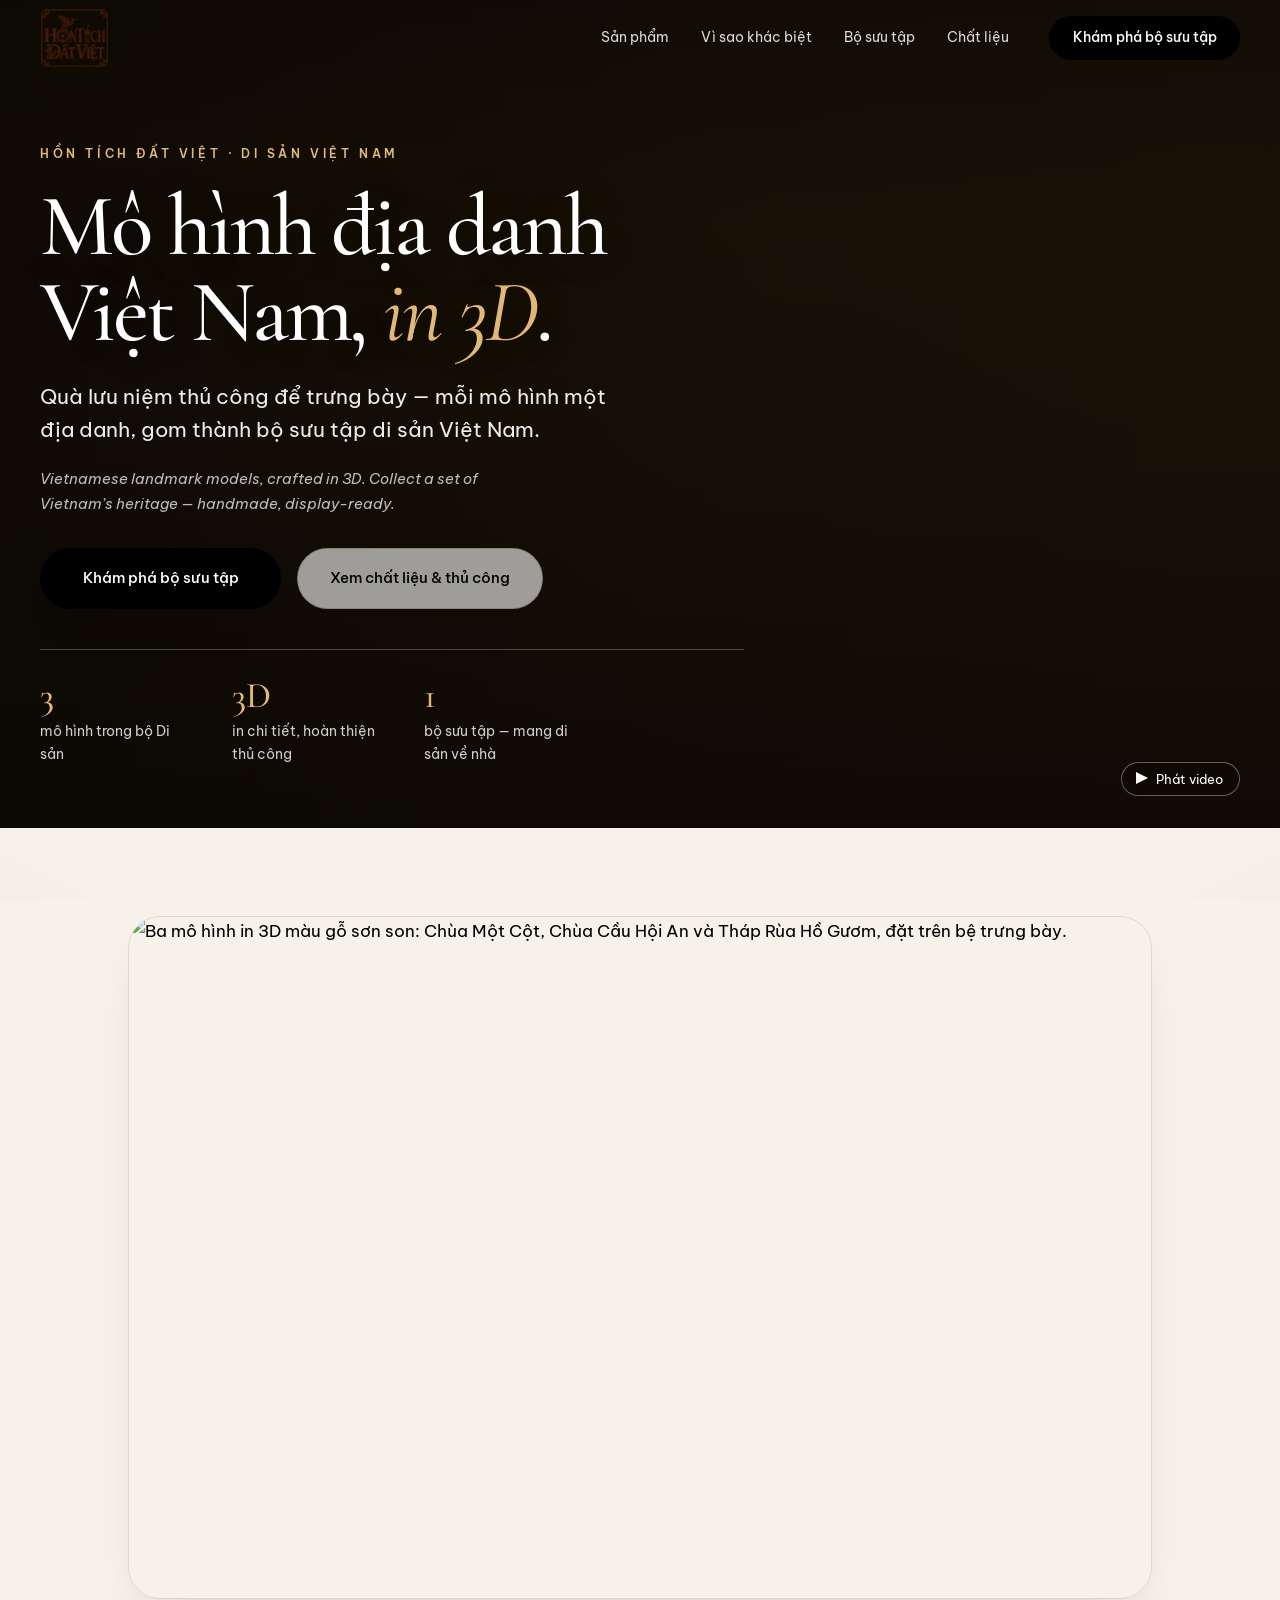
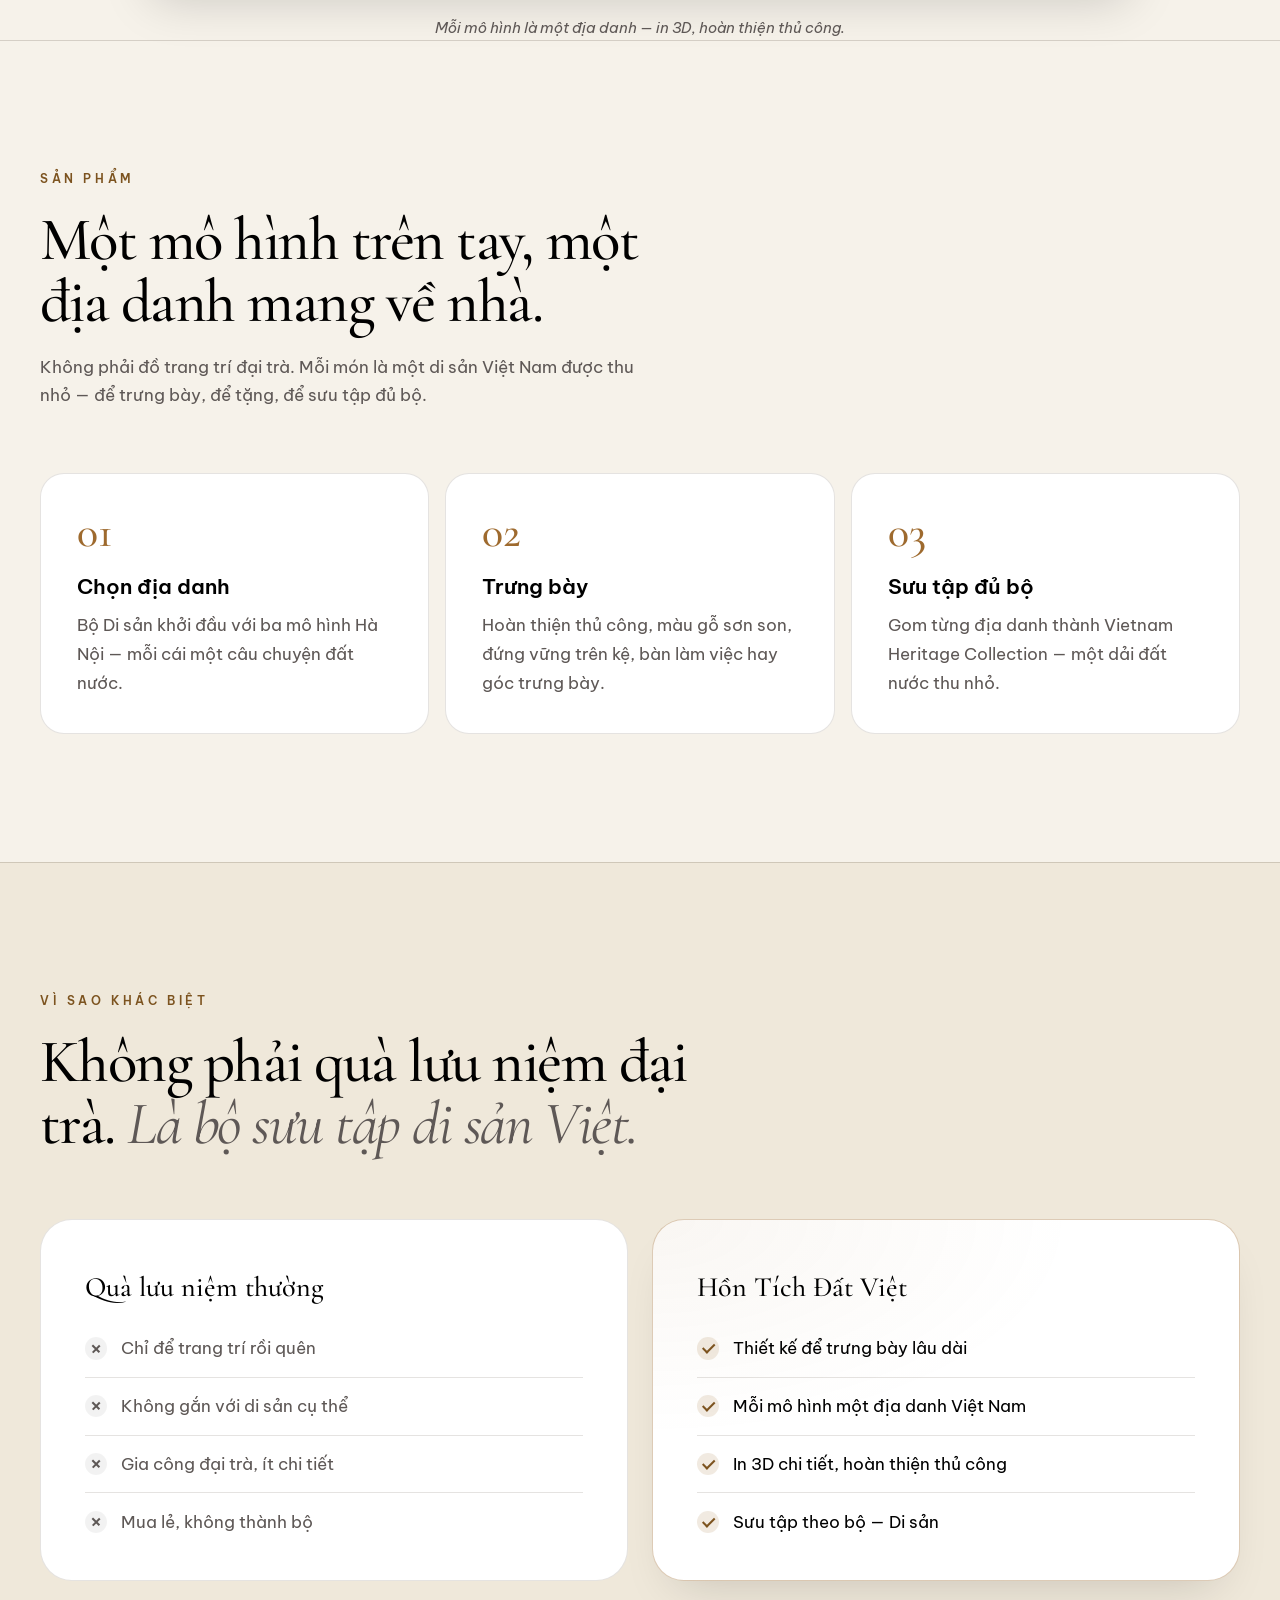
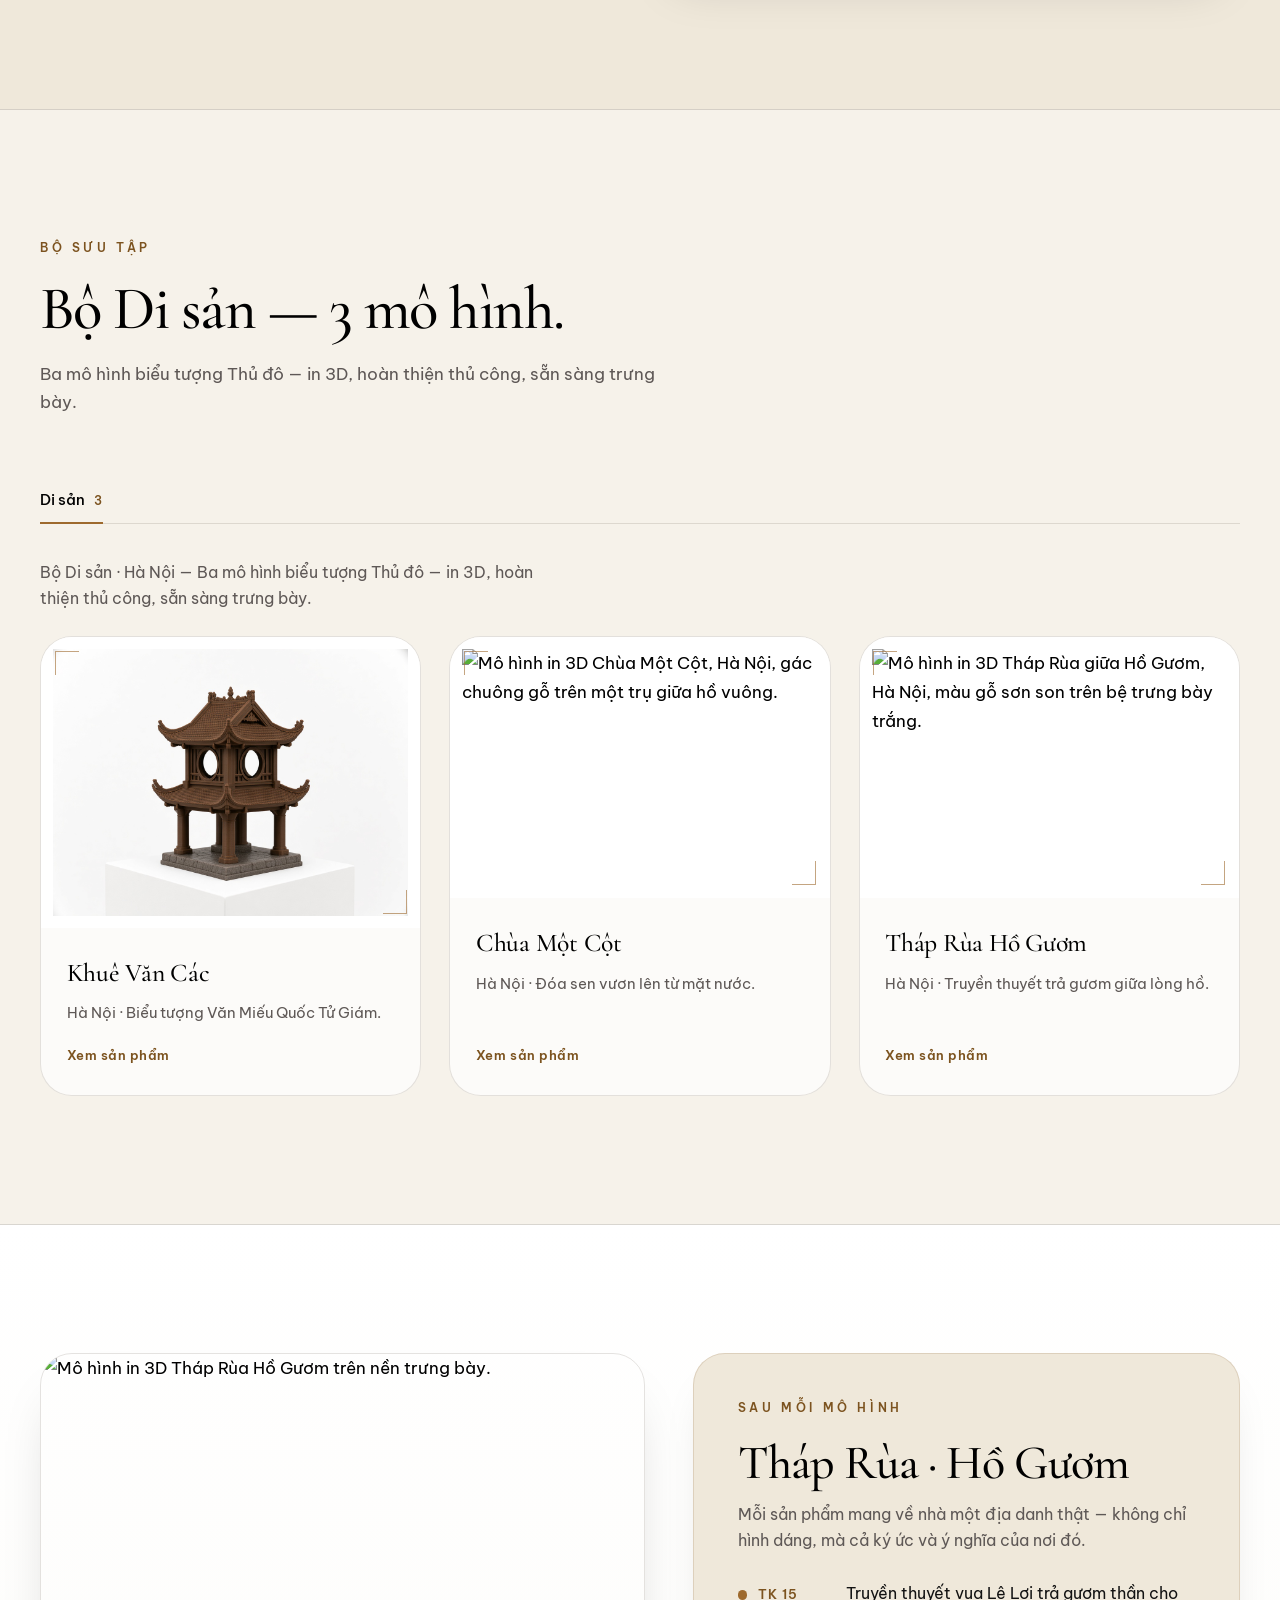
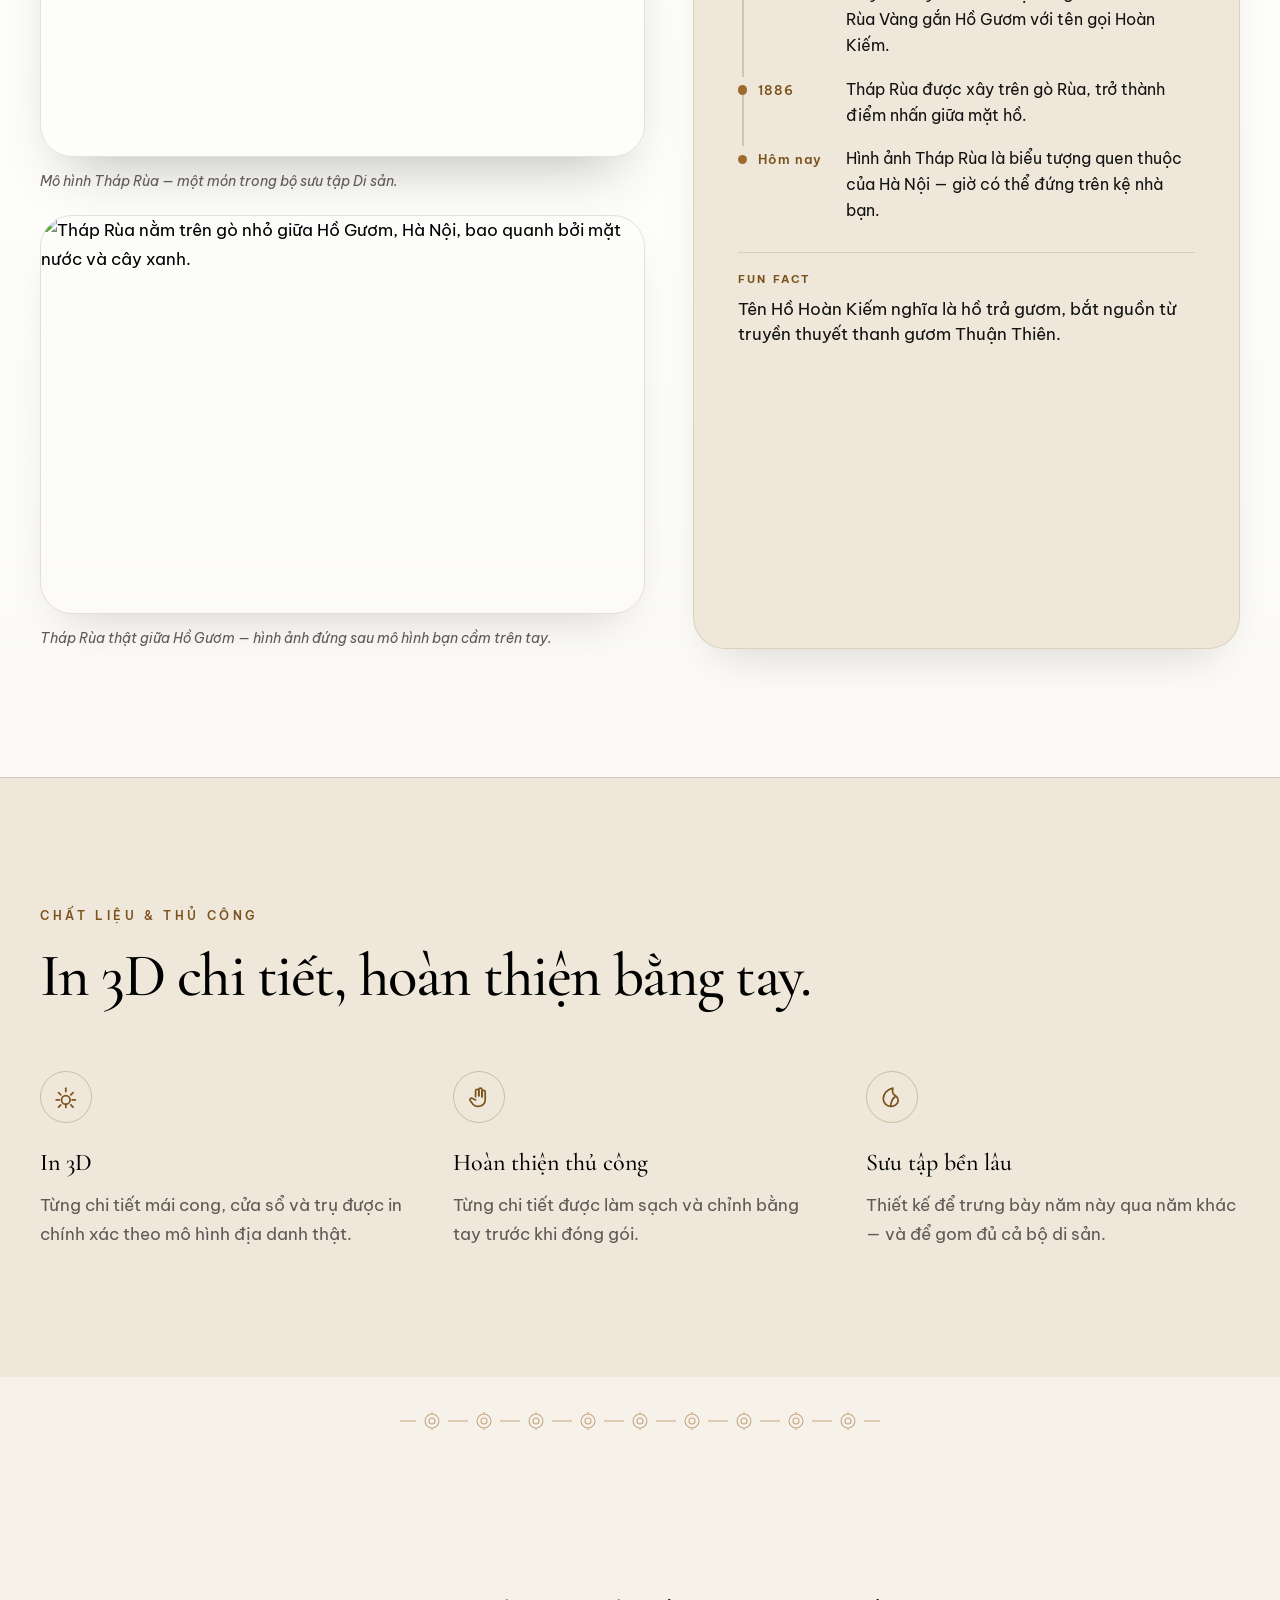
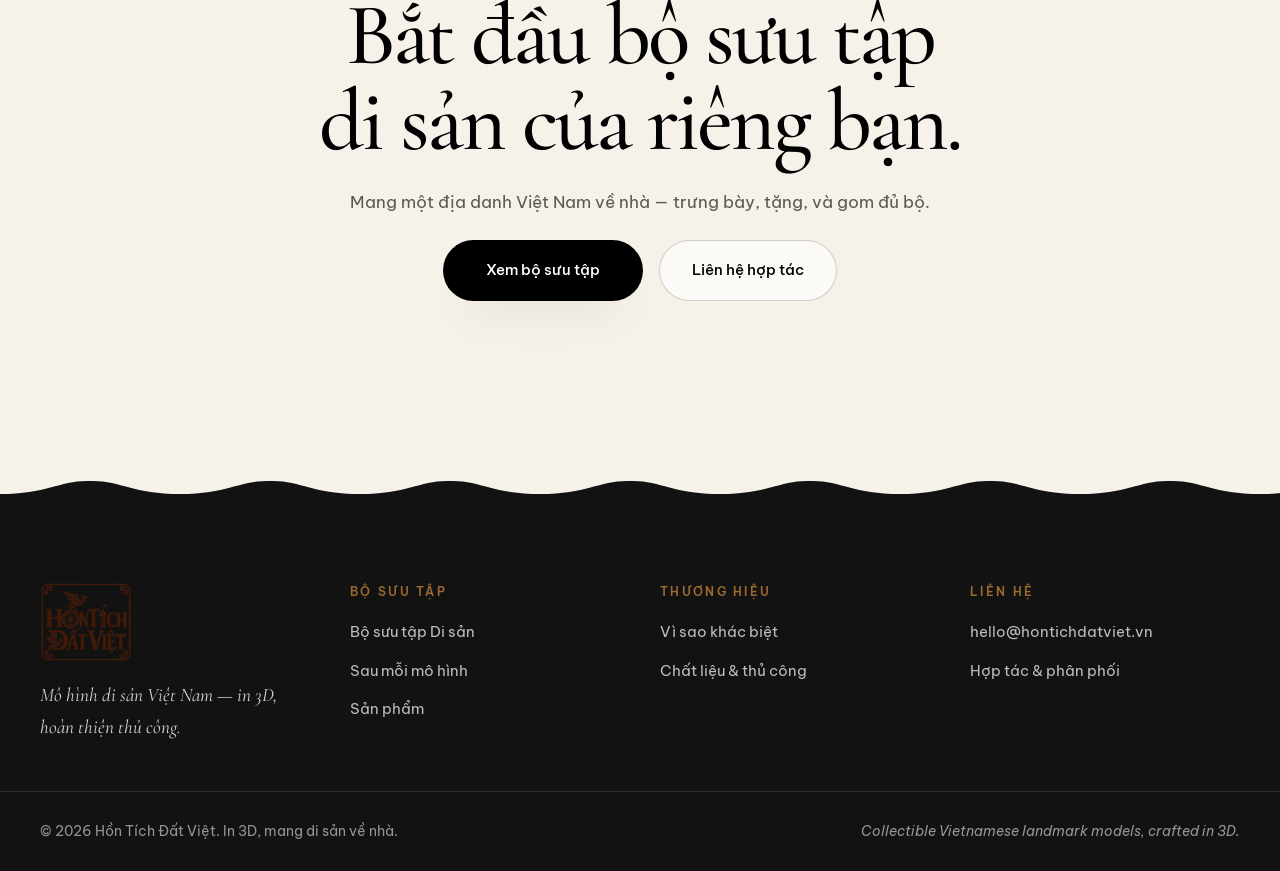
==== commit f1d7c539: "Unify branding on a single transparent logo.png. Replace old multi-variant logos and favicon referen" ====
--- a/index.html
+++ b/index.html
@@ -15,8 +15,8 @@
   <link rel="preconnect" href="https://fonts.gstatic.com" crossorigin />
   <link href="https://fonts.googleapis.com/css2?family=Be+Vietnam+Pro:wght@400;500;600;700&family=Cormorant+Garamond:ital,wght@0,400;0,500;0,600;1,400;1,500&display=swap" rel="stylesheet" />
   <link rel="stylesheet" href="assets/styles.css" />
-  <link rel="icon" type="image/png" href="assets/img/favicon.png" />
-  <link rel="apple-touch-icon" href="assets/img/favicon.png" />
+  <link rel="icon" type="image/png" href="assets/img/logo.png" />
+  <link rel="apple-touch-icon" href="assets/img/logo.png" />
 </head>
 <body>
   <a class="skip-link" href="#main">Bỏ qua, tới nội dung chính</a>
@@ -24,8 +24,7 @@
   <header class="site-header" data-header>
     <div class="container nav">
       <a class="wordmark" href="#top" aria-label="Hồn Tích Đất Việt — trang chủ">
-        <img class="brand-emblem brand-emblem--light" src="assets/img/logo-light.png" alt="Hồn Tích Đất Việt" width="120" height="120" decoding="async" />
-        <img class="brand-emblem brand-emblem--ink" src="assets/img/logo-transparent.png" alt="" aria-hidden="true" width="120" height="120" decoding="async" />
+        <img class="brand-emblem" src="assets/img/logo.png" alt="Hồn Tích Đất Việt" width="120" height="120" decoding="async" />
       </a>
       <nav class="nav-links" aria-label="Điều hướng chính">
         <a href="#how">Sản phẩm</a>
@@ -281,7 +280,7 @@
     <div class="container footer-grid">
       <div class="footer-brand">
         <a class="wordmark wordmark-light" href="#top" aria-label="Hồn Tích Đất Việt">
-          <img class="brand-emblem brand-emblem--light" src="assets/img/logo-light.png" alt="Hồn Tích Đất Việt" width="160" height="160" decoding="async" />
+          <img class="brand-emblem" src="assets/img/logo.png" alt="Hồn Tích Đất Việt" width="160" height="160" decoding="async" />
         </a>
         <p>Mô hình di sản Việt Nam — in 3D, hoàn thiện thủ công.</p>
       </div>
--- a/assets/styles.css
+++ b/assets/styles.css
@@ -268,19 +268,8 @@
   width: auto;
   user-select: none;
   -webkit-user-drag: none;
-}
-/* Header swaps emblem tone: ivory over the dark hero, ink once scrolled. */
-.site-header .brand-emblem { transition: opacity 0.3s var(--ease-out); }
-.site-header .brand-emblem--ink {
-  position: absolute;
-  top: 0;
-  left: 0;
-  height: 100%;
-  width: auto;
-  opacity: 0;
-}
-.site-header.is-scrolled .brand-emblem--light { opacity: 0; }
-.site-header.is-scrolled .brand-emblem--ink { opacity: 1; }
+  border-radius: 0.55rem;
+}
 .btn-nav { flex: none; }
 .nav-links {
   display: flex;
@@ -840,8 +829,6 @@
 }
 .page-product .site-header .wordmark { color: var(--ink); }
 .page-product .site-header .nav-links a { color: var(--muted); }
-.page-product .site-header .brand-emblem--light { opacity: 0; }
-.page-product .site-header .brand-emblem--ink { opacity: 1; }
 .product-main {
   padding-top: clamp(6.5rem, 12vw, 8rem);
   padding-bottom: clamp(3rem, 6vw, 5rem);
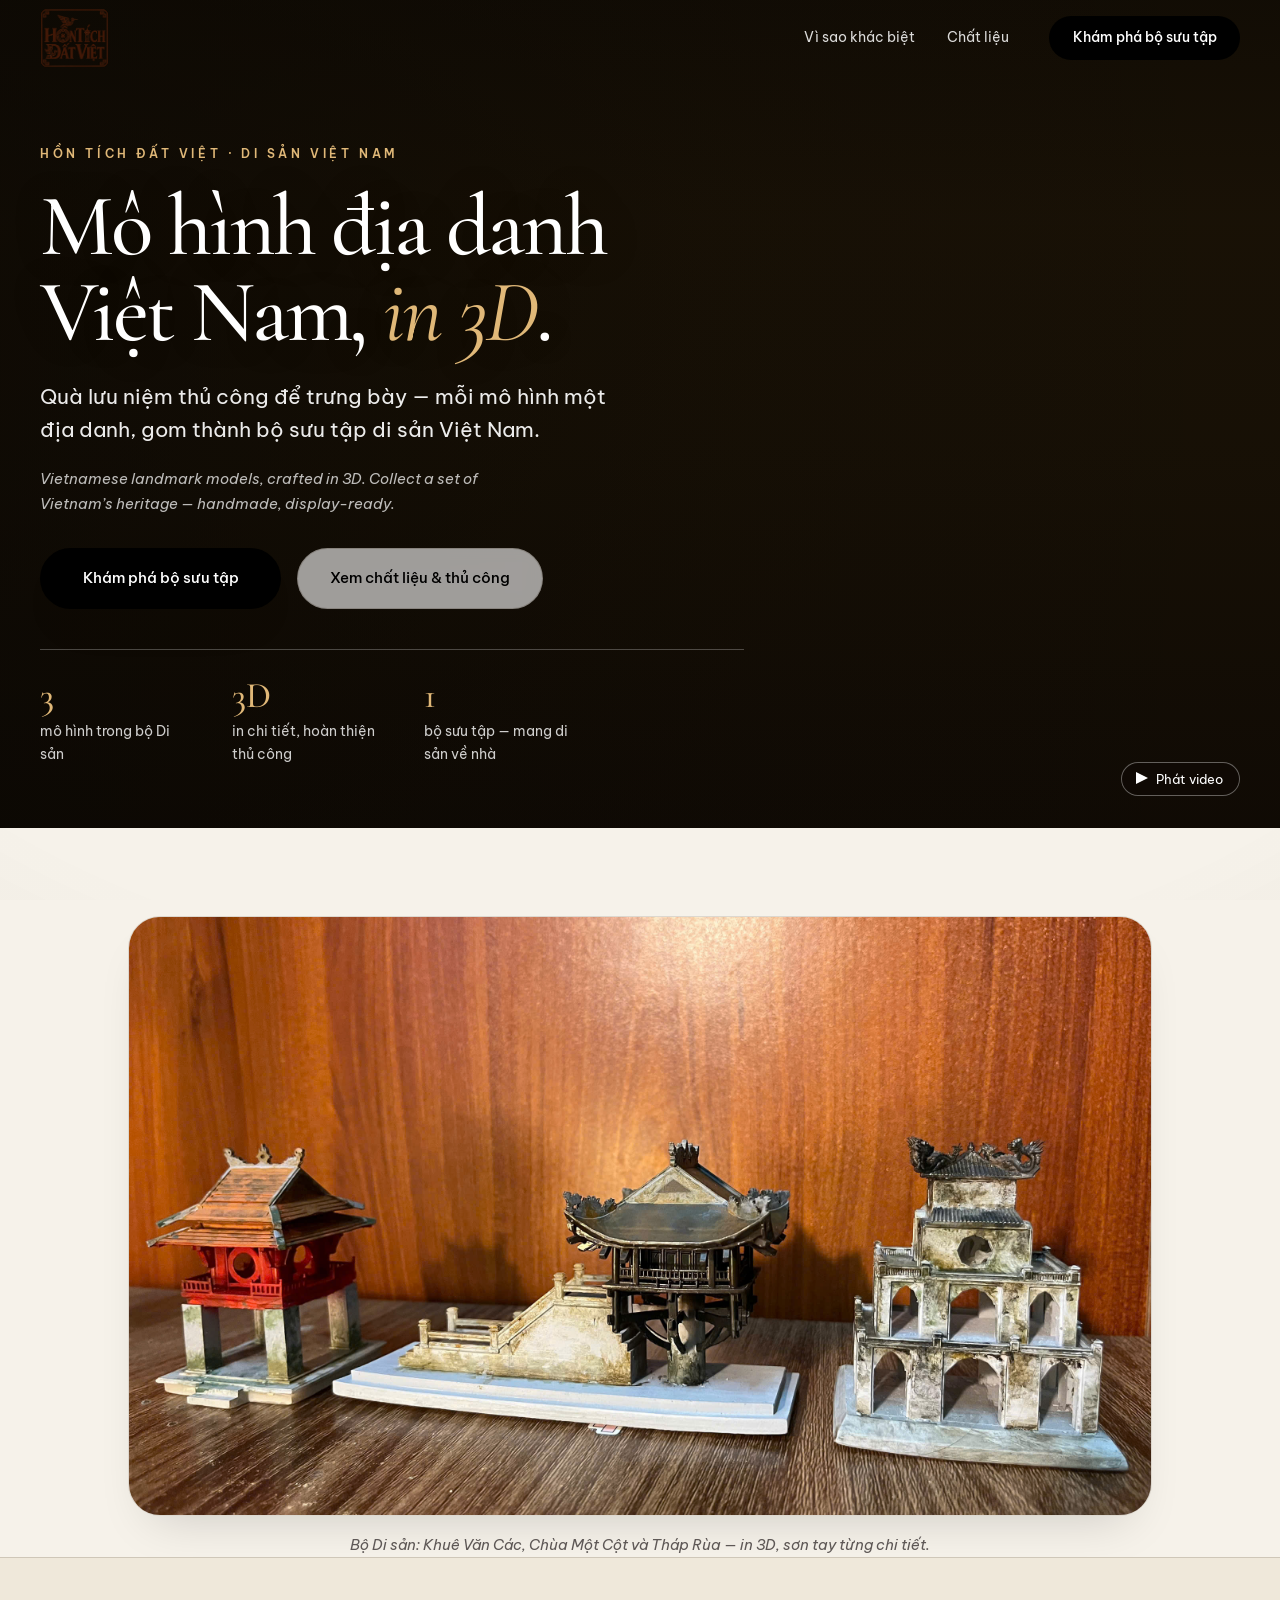
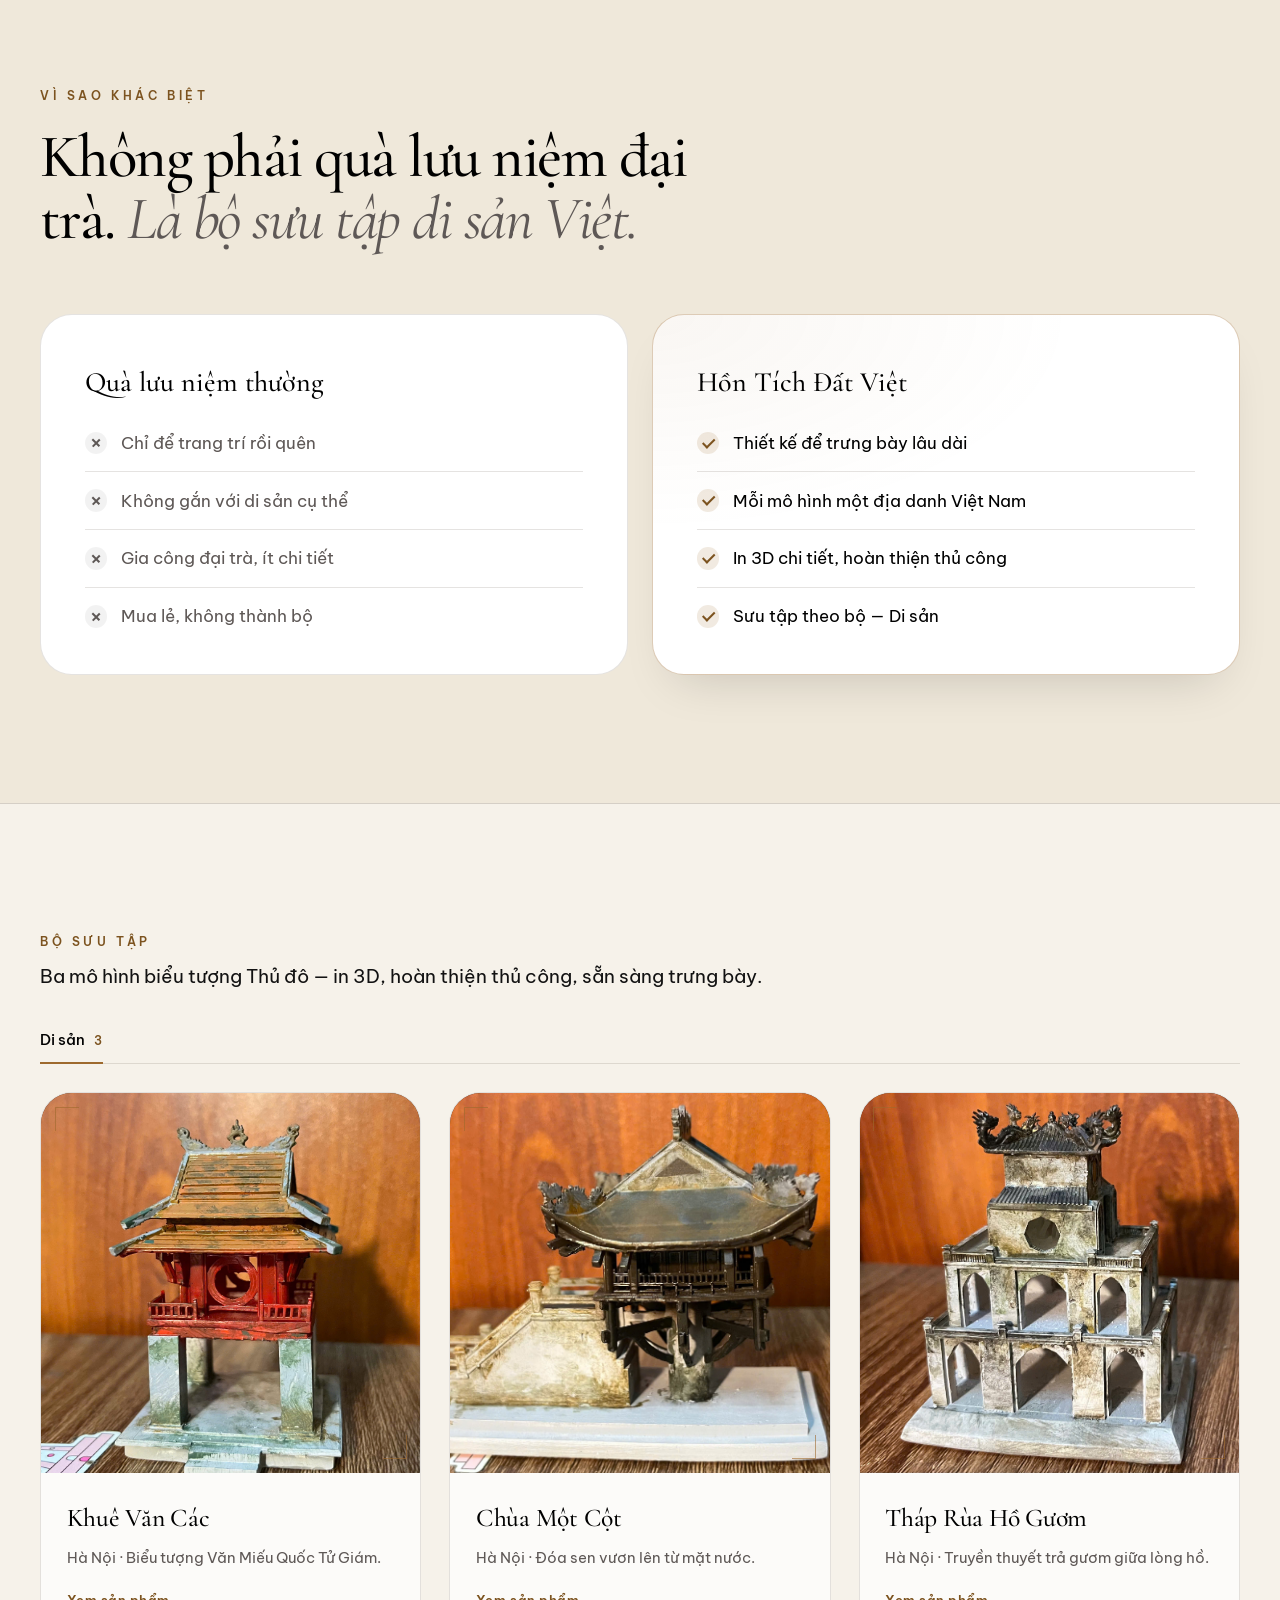
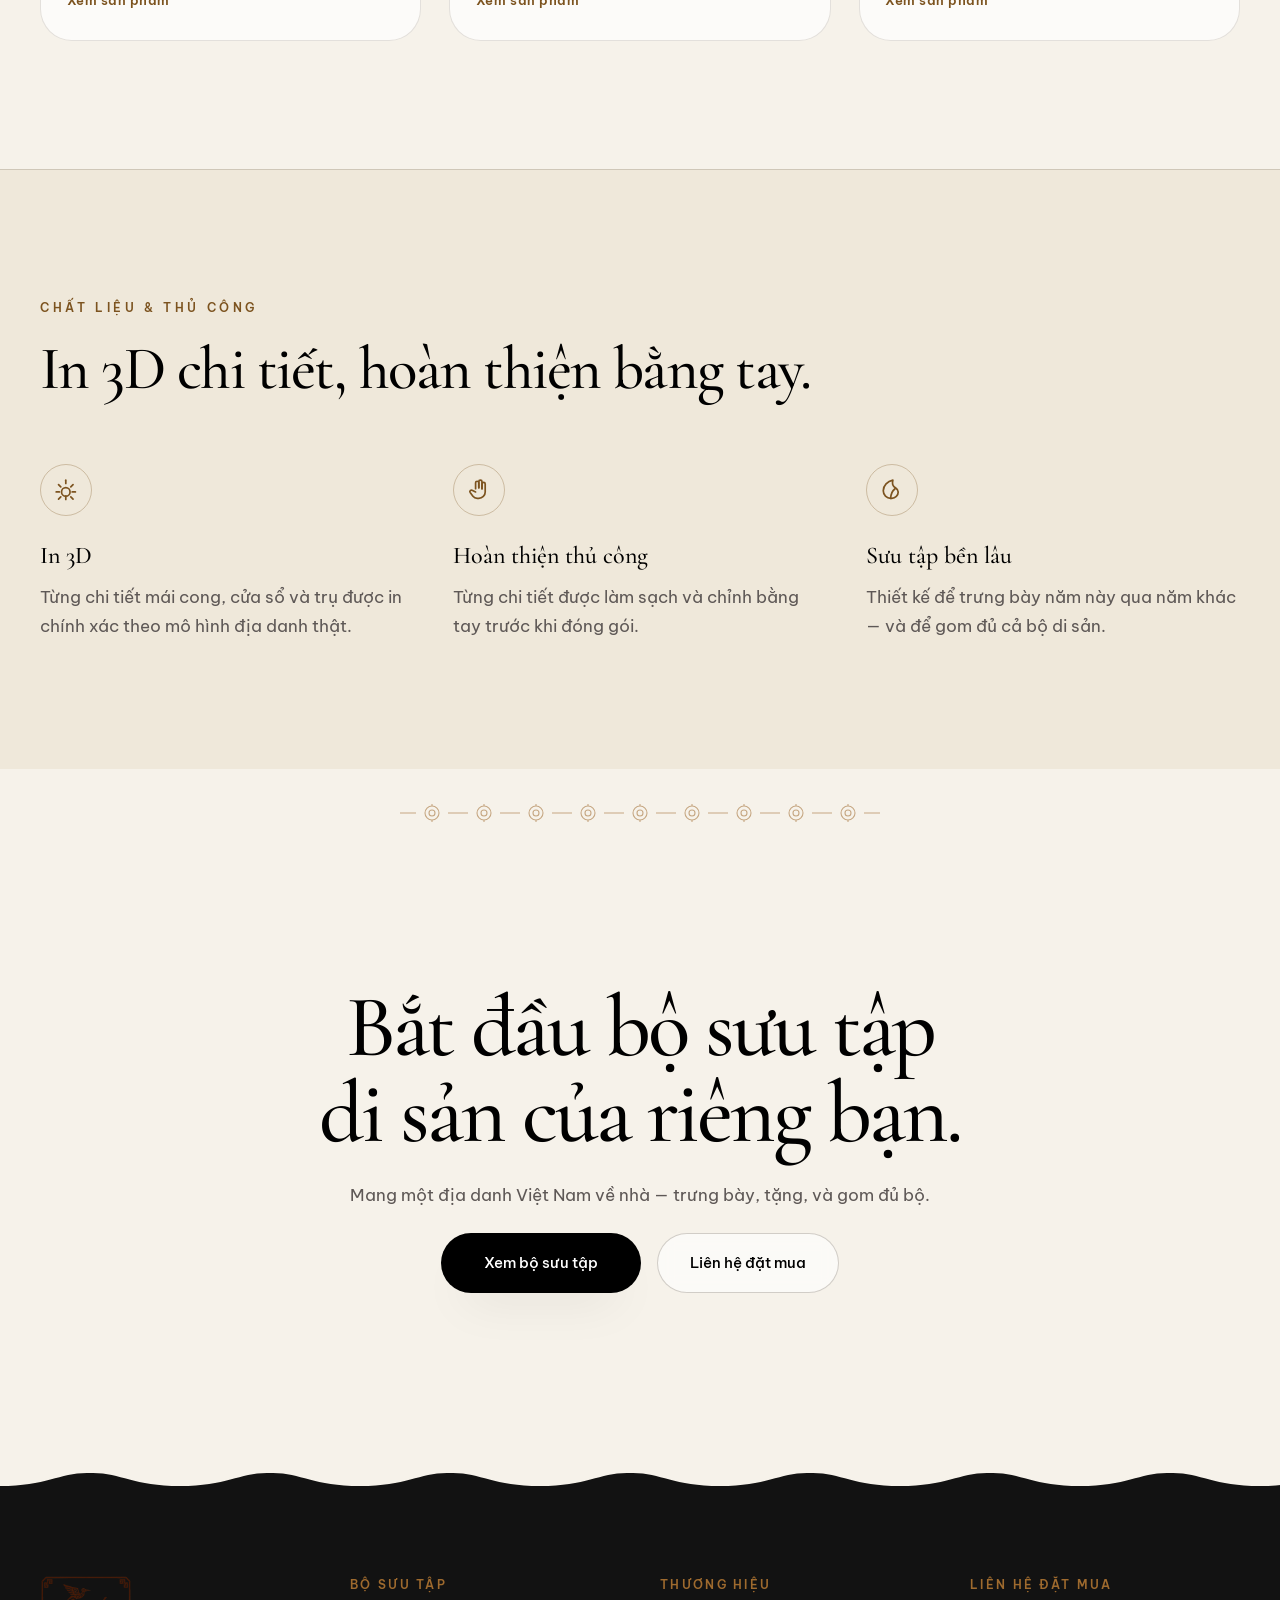
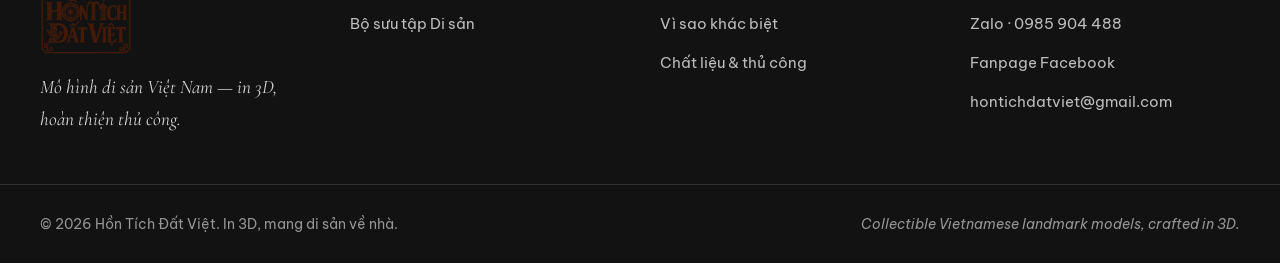
==== commit 2728c148: "Real product photos, contact page, lightbox and homepage cleanup Replace generated images with real " ====
--- a/index.html
+++ b/index.html
@@ -8,13 +8,13 @@
   <meta property="og:title" content="Hồn Tích Đất Việt — Bộ sưu tập mô hình di sản Việt Nam" />
   <meta property="og:description" content="Mô hình địa danh Việt Nam in 3D — hoàn thiện thủ công, thiết kế để trưng bày và sưu tập." />
   <meta property="og:type" content="website" />
-  <meta property="og:image" content="assets/img/hero-collection.png" />
+  <meta property="og:image" content="assets/img/3-san-pham.jpg" />
   <meta name="theme-color" content="#f6f2ea" />
 
   <link rel="preconnect" href="https://fonts.googleapis.com" />
   <link rel="preconnect" href="https://fonts.gstatic.com" crossorigin />
   <link href="https://fonts.googleapis.com/css2?family=Be+Vietnam+Pro:wght@400;500;600;700&family=Cormorant+Garamond:ital,wght@0,400;0,500;0,600;1,400;1,500&display=swap" rel="stylesheet" />
-  <link rel="stylesheet" href="assets/styles.css" />
+  <link rel="stylesheet" href="assets/styles.css?v=12" />
   <link rel="icon" type="image/png" href="assets/img/logo.png" />
   <link rel="apple-touch-icon" href="assets/img/logo.png" />
 </head>
@@ -27,9 +27,7 @@
         <img class="brand-emblem" src="assets/img/logo.png" alt="Hồn Tích Đất Việt" width="120" height="120" decoding="async" />
       </a>
       <nav class="nav-links" aria-label="Điều hướng chính">
-        <a href="#how">Sản phẩm</a>
         <a href="#why">Vì sao khác biệt</a>
-        <a href="#collection">Bộ sưu tập</a>
         <a href="#craft">Chất liệu</a>
       </nav>
       <a class="btn btn-nav" href="#collection">
@@ -93,50 +91,12 @@
       <div class="container">
         <figure class="showcase-figure" data-reveal>
           <img
-            src="assets/img/hero-collection.png"
-            alt="Ba mô hình in 3D màu gỗ sơn son: Chùa Một Cột, Chùa Cầu Hội An và Tháp Rùa Hồ Gươm, đặt trên bệ trưng bày."
-            width="1536" height="1024" loading="lazy" decoding="async"
+            src="assets/img/3-san-pham.jpg"
+            alt="Ba mô hình in 3D Khuê Văn Các, Chùa Một Cột và Tháp Rùa đặt cạnh nhau trên kệ gỗ."
+            width="2568" height="1502" loading="lazy" decoding="async" data-zoom
           />
-          <figcaption>Mỗi mô hình là một địa danh — in 3D, hoàn thiện thủ công.</figcaption>
+          <figcaption>Bộ Di sản: Khuê Văn Các, Chùa Một Cột và Tháp Rùa — in 3D, sơn tay từng chi tiết.</figcaption>
         </figure>
-      </div>
-    </section>
-
-    <!-- PRODUCT JOURNEY -->
-    <section id="how" class="section how" aria-labelledby="how-title">
-      <div class="container">
-        <header class="section-head">
-          <p class="kicker">Sản phẩm</p>
-          <h2 id="how-title" class="headline" data-reveal>Một mô hình trên tay, một địa danh mang về nhà.</h2>
-          <p class="section-intro" data-reveal>
-            Không phải đồ trang trí đại trà. Mỗi món là một di sản Việt Nam
-            được thu nhỏ — để trưng bày, để tặng, để sưu tập đủ bộ.
-          </p>
-        </header>
-
-        <ol class="steps" aria-label="Ba bước với sản phẩm">
-          <li class="step" data-reveal>
-            <span class="step-no">01</span>
-            <div class="step-body">
-              <h3 class="step-title">Chọn địa danh</h3>
-              <p>Bộ Di sản khởi đầu với ba mô hình Hà Nội — mỗi cái một câu chuyện đất nước.</p>
-            </div>
-          </li>
-          <li class="step" data-reveal>
-            <span class="step-no">02</span>
-            <div class="step-body">
-              <h3 class="step-title">Trưng bày</h3>
-              <p>Hoàn thiện thủ công, màu gỗ sơn son, đứng vững trên kệ, bàn làm việc hay góc trưng bày.</p>
-            </div>
-          </li>
-          <li class="step" data-reveal>
-            <span class="step-no">03</span>
-            <div class="step-body">
-              <h3 class="step-title">Sưu tập đủ bộ</h3>
-              <p>Gom từng địa danh thành Vietnam Heritage Collection — một dải đất nước thu nhỏ.</p>
-            </div>
-          </li>
-        </ol>
       </div>
     </section>
 
@@ -174,9 +134,8 @@
     <!-- COLLECTION (rendered from assets/data/catalog.json) -->
     <section id="collection" class="section collection" aria-labelledby="collection-title">
       <div class="container">
-        <header class="section-head">
-          <p class="kicker">Bộ sưu tập</p>
-          <h2 id="collection-title" class="headline" data-reveal>Bộ Di sản — ba mô hình Hà Nội.</h2>
+        <header class="section-head collection-head">
+          <h2 id="collection-title" class="kicker">Bộ sưu tập</h2>
           <p class="section-intro" data-reveal>
             Bộ sưu tập đầu tiên của Hồn Tích Đất Việt: Khuê Văn Các, Chùa Một Cột
             và Tháp Rùa Hồ Gươm — in 3D, thủ công, sẵn sàng trưng bày.
@@ -187,42 +146,6 @@
           <div class="collection-tablist" role="tablist" aria-label="Chọn bộ sưu tập" data-collection-tablist></div>
           <div data-collection-panels>
             <p class="collection-empty">Đang tải bộ sưu tập…</p>
-          </div>
-        </div>
-      </div>
-    </section>
-
-    <!-- HERITAGE SPOTLIGHT (product meaning, not QR) -->
-    <section id="heritage" class="section story" aria-labelledby="heritage-title">
-      <div class="container story-grid">
-        <div class="story-media-stack" data-reveal>
-          <figure class="story-photo story-photo--lead">
-            <img src="assets/img/model-ho-guom.png" alt="Mô hình in 3D Tháp Rùa Hồ Gươm trên nền trưng bày." width="1536" height="1024" loading="lazy" decoding="async" />
-            <figcaption>Mô hình Tháp Rùa — một món trong bộ sưu tập Di sản.</figcaption>
-          </figure>
-
-          <figure class="story-photo">
-            <img src="https://upload.wikimedia.org/wikipedia/commons/thumb/8/88/Thap_Rua_%28Tottoise%29_Tower%2C_Hoan_Kiem_Lake%2C_Hanoi_%281%29_%2838442367376%29.jpg/960px-Thap_Rua_%28Tottoise%29_Tower%2C_Hoan_Kiem_Lake%2C_Hanoi_%281%29_%2838442367376%29.jpg" alt="Tháp Rùa nằm trên gò nhỏ giữa Hồ Gươm, Hà Nội, bao quanh bởi mặt nước và cây xanh." width="960" height="632" loading="lazy" decoding="async" />
-            <figcaption>Tháp Rùa thật giữa Hồ Gươm — hình ảnh đứng sau mô hình bạn cầm trên tay.</figcaption>
-          </figure>
-        </div>
-
-        <div class="story-panel" data-reveal>
-          <header class="story-panel-head">
-            <p class="kicker">Sau mỗi mô hình</p>
-            <h2 id="heritage-title" class="title">Tháp Rùa · Hồ Gươm</h2>
-            <p class="story-sub">Mỗi sản phẩm mang về nhà một địa danh thật — không chỉ hình dáng, mà cả ký ức và ý nghĩa của nơi đó.</p>
-          </header>
-
-          <ol class="timeline" aria-label="Dòng thời gian Tháp Rùa Hồ Gươm">
-            <li><span class="t-year">TK 15</span><span class="t-text">Truyền thuyết vua Lê Lợi trả gươm thần cho Rùa Vàng gắn Hồ Gươm với tên gọi Hoàn Kiếm.</span></li>
-            <li><span class="t-year">1886</span><span class="t-text">Tháp Rùa được xây trên gò Rùa, trở thành điểm nhấn giữa mặt hồ.</span></li>
-            <li><span class="t-year">Hôm nay</span><span class="t-text">Hình ảnh Tháp Rùa là biểu tượng quen thuộc của Hà Nội — giờ có thể đứng trên kệ nhà bạn.</span></li>
-          </ol>
-
-          <div class="funfact">
-            <span class="funfact-label">Fun fact</span>
-            <p>Tên Hồ Hoàn Kiếm nghĩa là hồ trả gươm, bắt nguồn từ truyền thuyết thanh gươm Thuận Thiên.</p>
           </div>
         </div>
       </div>
@@ -269,7 +192,7 @@
         <p class="section-intro" data-reveal>Mang một địa danh Việt Nam về nhà — trưng bày, tặng, và gom đủ bộ.</p>
         <div class="hero-actions" data-reveal>
           <a class="btn btn-primary" href="#collection">Xem bộ sưu tập</a>
-          <a class="btn btn-ghost" href="mailto:hello@hontichdatviet.vn">Liên hệ hợp tác</a>
+          <a class="btn btn-ghost" href="contact.html">Liên hệ đặt mua</a>
         </div>
       </div>
     </section>
@@ -286,19 +209,17 @@
       </div>
       <nav class="footer-col" aria-label="Bộ sưu tập">
         <h4>Bộ sưu tập</h4>
-        <a href="#collection">Bộ sưu tập Di sản</a>
-        <a href="#heritage">Sau mỗi mô hình</a>
-        <a href="#how">Sản phẩm</a>
-      </nav>
+        <a href="#collection">Bộ sưu tập Di sản</a>      </nav>
       <nav class="footer-col" aria-label="Thương hiệu">
         <h4>Thương hiệu</h4>
         <a href="#why">Vì sao khác biệt</a>
         <a href="#craft">Chất liệu &amp; thủ công</a>
       </nav>
-      <div class="footer-col">
-        <h4>Liên hệ</h4>
-        <a href="mailto:hello@hontichdatviet.vn">hello@hontichdatviet.vn</a>
-        <a href="mailto:hello@hontichdatviet.vn">Hợp tác &amp; phân phối</a>
+      <div class="footer-col" id="contact">
+        <h4>Liên hệ đặt mua</h4>
+        <a href="https://zalo.me/0985904488" target="_blank" rel="noopener">Zalo · 0985 904 488</a>
+        <a href="https://www.facebook.com/hontichdatviet/" target="_blank" rel="noopener">Fanpage Facebook</a>
+        <a href="mailto:hontichdatviet@gmail.com">hontichdatviet@gmail.com</a>
       </div>
     </div>
     <div class="container footer-base">
@@ -307,7 +228,7 @@
     </div>
   </footer>
 
-  <script src="assets/catalog.js" defer></script>
-  <script src="assets/main.js" defer></script>
+  <script src="assets/catalog.js?v=12" defer></script>
+  <script src="assets/main.js?v=12" defer></script>
 </body>
 </html>
--- a/assets/styles.css
+++ b/assets/styles.css
@@ -443,45 +443,6 @@
   opacity: 0.55;
 }
 
-/* ---------- How (steps) ---------- */
-.steps {
-  list-style: none;
-  padding: 0;
-  display: grid;
-  gap: 1rem;
-}
-.step {
-  display: flex;
-  align-items: baseline;
-  gap: 1.5rem;
-  padding: clamp(1.5rem, 3vw, 2.25rem);
-  border: 1px solid var(--line);
-  border-radius: var(--radius-md);
-  background: #fff;
-  transition: transform 0.4s var(--ease-out), box-shadow 0.4s var(--ease-out),
-    border-color 0.4s var(--ease-out);
-}
-.step:hover {
-  transform: translateY(-4px);
-  box-shadow: var(--shadow-ambient);
-  border-color: var(--line-strong);
-}
-.step-no {
-  font-family: var(--serif);
-  font-size: clamp(2rem, 4vw, 2.75rem);
-  font-weight: 500;
-  color: var(--lacquer);
-  line-height: 1;
-  min-width: 2.5ch;
-}
-.step-title { font-size: 1.3rem; font-weight: 600; margin-bottom: 0.4rem; }
-.step-body p { color: var(--muted); max-width: 60ch; }
-
-@media (min-width: 52rem) {
-  .steps { grid-template-columns: repeat(3, 1fr); }
-  .step { flex-direction: column; gap: 1rem; }
-}
-
 /* ---------- Why (comparison) ---------- */
 .compare {
   display: grid;
@@ -552,9 +513,16 @@
 }
 
 /* ---------- Collection ---------- */
+.collection-head { margin-bottom: clamp(1.25rem, 2.5vw, 1.75rem); }
+.collection-head .kicker { margin-bottom: 0.6rem; }
+.collection-head .section-intro {
+  color: var(--ink-soft);
+  font-size: clamp(1.05rem, 1rem + 0.3vw, 1.2rem);
+  line-height: 1.55;
+}
 .collection-tabs {
   display: grid;
-  gap: clamp(1.5rem, 3vw, 2.25rem);
+  gap: clamp(1.25rem, 2.5vw, 1.75rem);
 }
 .collection-tablist {
   display: flex;
@@ -607,12 +575,6 @@
   letter-spacing: 0.06em;
   color: var(--lacquer-deep);
 }
-.collection-panel-lead {
-  color: var(--muted);
-  font-size: 0.98rem;
-  margin-bottom: 1.5rem;
-  max-width: 48ch;
-}
 .collection-panel[hidden] {
   display: none;
 }
@@ -648,18 +610,23 @@
   border-color: var(--line-strong);
   outline: none;
 }
-.place-media {
+.place-media,
+.product-shot-frame {
   position: relative;
-  aspect-ratio: 3 / 2;
-  background: #ffffff;
-}
+  overflow: hidden;
+  background: #4a2a16;
+}
+.place-media { aspect-ratio: 1 / 1; }
 .place-media img {
   width: 100%;
   height: 100%;
-  object-fit: contain;
-  object-position: center;
-  padding: 0.75rem;
-  box-sizing: border-box;
+  object-fit: cover;
+  object-position: var(--focus, center);
+  transition: transform 0.6s var(--ease-out);
+}
+.place-card:hover .place-media img,
+.place-card:focus-visible .place-media img {
+  transform: scale(1.03);
 }
 .place-media--pending {
   display: grid;
@@ -732,8 +699,20 @@
   border: 1px solid var(--line);
   box-shadow: var(--shadow-ambient);
 }
-.story-photo--lead img {
+.product-shot-frame {
+  border-radius: var(--radius-lg);
+  border: 1px solid var(--line);
   box-shadow: var(--shadow-lift);
+  aspect-ratio: 1 / 1;
+}
+.product-shot-frame img {
+  width: 100%;
+  height: 100%;
+  object-fit: cover;
+  object-position: var(--focus, center);
+  border: 0;
+  border-radius: 0;
+  box-shadow: none;
 }
 .story-photo figcaption {
   margin-top: 0.85rem;
@@ -854,24 +833,62 @@
   color: var(--lacquer-deep);
   outline: none;
 }
-.product-shot img {
-  background: #fff;
-  object-fit: contain;
+.product-gallery {
+  display: grid;
+  grid-template-columns: 1fr;
+  gap: clamp(1rem, 2.5vw, 1.75rem);
+}
+@media (min-width: 48rem) {
+  .product-gallery:has(.product-shot + .product-shot) {
+    grid-template-columns: 1fr 1fr;
+  }
+}
+.product-shot figcaption {
+  margin-top: 0.85rem;
+  font-size: 0.9rem;
+  font-style: italic;
+  color: var(--muted);
+  line-height: 1.45;
+}
+.product-detail {
+  display: grid;
+  grid-template-columns: 1fr;
+  gap: clamp(2rem, 4vw, 3.5rem);
+  height: auto;
+}
+@media (min-width: 56rem) {
+  .product-detail {
+    grid-template-columns: 1fr 1fr;
+    align-items: start;
+  }
 }
 .product-summary {
   color: var(--ink-soft);
   font-size: 1.05rem;
   line-height: 1.65;
   margin: 0 0 1.75rem;
-  max-width: 42ch;
+  max-width: 48ch;
   text-wrap: pretty;
 }
-.product-actions {
-  display: flex;
-  flex-wrap: wrap;
-  gap: 0.85rem;
-  margin-top: 1.75rem;
-}
+.product-contact {
+  border-top: 1px solid rgba(124, 83, 31, 0.18);
+  padding-top: 1.25rem;
+}
+.product-contact-label {
+  font-size: 0.7rem;
+  font-weight: 700;
+  letter-spacing: 0.2em;
+  text-transform: uppercase;
+  color: var(--lacquer-deep);
+  margin-bottom: 0.9rem;
+}
+.product-contact-note {
+  margin-top: 0.9rem;
+  font-size: 0.9rem;
+  color: var(--muted);
+}
+.product-contact .btn { padding: 0.85rem 1.6rem; }
+.product-story .timeline { margin-top: 0.25rem; }
 .product-related .section-head {
   margin-bottom: 1.5rem;
 }
@@ -881,6 +898,179 @@
   padding-block: 2rem;
   max-width: 40rem;
 }
+
+/* ---------- Lightbox ---------- */
+img[data-zoom] { cursor: zoom-in; }
+img[data-zoom]:focus-visible {
+  outline: 2px solid var(--lacquer);
+  outline-offset: 4px;
+}
+.lightbox-open { overflow: hidden; }
+.lightbox {
+  width: 100vw;
+  height: 100dvh;
+  max-width: none;
+  max-height: none;
+  margin: 0;
+  padding: clamp(1rem, 4vw, 3rem);
+  border: 0;
+  background: transparent;
+  color: #fff;
+}
+.lightbox[open] {
+  display: grid;
+  place-items: center;
+  animation: lightbox-in 0.3s var(--ease-out);
+}
+.lightbox::backdrop {
+  background: rgba(12, 8, 4, 0.9);
+  backdrop-filter: blur(4px);
+}
+.lightbox-figure {
+  margin: 0;
+  display: grid;
+  justify-items: center;
+  gap: 0.9rem;
+  cursor: zoom-out;
+}
+.lightbox-img {
+  max-width: min(100%, 90rem);
+  max-height: calc(100dvh - 8rem);
+  width: auto;
+  height: auto;
+  object-fit: contain;
+  border-radius: var(--radius-md);
+  box-shadow: 0 30px 80px -20px rgba(0, 0, 0, 0.6);
+  cursor: default;
+}
+.lightbox-caption {
+  max-width: 60ch;
+  text-align: center;
+  font-size: 0.92rem;
+  font-style: italic;
+  color: rgba(255, 255, 255, 0.75);
+}
+.lightbox-close {
+  position: fixed;
+  top: clamp(0.75rem, 2vw, 1.5rem);
+  right: clamp(0.75rem, 2vw, 1.5rem);
+  width: 2.75rem;
+  height: 2.75rem;
+  display: grid;
+  place-items: center;
+  border: 1px solid rgba(255, 255, 255, 0.25);
+  border-radius: var(--radius-pill);
+  background: rgba(255, 255, 255, 0.08);
+  color: #fff;
+  font-size: 1.6rem;
+  line-height: 1;
+  cursor: pointer;
+  transition: background 0.2s ease;
+}
+.lightbox-close:hover,
+.lightbox-close:focus-visible {
+  background: rgba(255, 255, 255, 0.2);
+  outline: none;
+}
+@keyframes lightbox-in {
+  from { opacity: 0; transform: scale(0.97); }
+  to { opacity: 1; transform: none; }
+}
+@media (prefers-reduced-motion: reduce) {
+  .lightbox[open] { animation: none; }
+}
+
+/* ---------- Contact page ---------- */
+.contact-shell {
+  display: grid;
+  gap: clamp(2rem, 4vw, 3rem);
+}
+.contact-head {
+  display: grid;
+  gap: 1rem;
+  max-width: 44rem;
+}
+.contact-product {
+  justify-self: start;
+  padding: 0.55rem 1.1rem;
+  border: 1px solid rgba(124, 83, 31, 0.25);
+  border-radius: var(--radius-pill);
+  background: rgba(255, 255, 255, 0.6);
+  font-size: 0.92rem;
+  color: var(--ink-soft);
+}
+.contact-product a {
+  color: var(--lacquer-deep);
+  font-weight: 600;
+}
+.contact-grid {
+  list-style: none;
+  margin: 0;
+  padding: 0;
+  display: grid;
+  grid-template-columns: 1fr;
+  gap: clamp(1rem, 2.5vw, 1.5rem);
+}
+@media (min-width: 48rem) {
+  .contact-grid { grid-template-columns: repeat(3, 1fr); }
+}
+.contact-grid li { display: flex; }
+.contact-card {
+  flex: 1;
+  display: flex;
+  flex-direction: column;
+  gap: 0.6rem;
+  padding: clamp(1.5rem, 3vw, 2rem);
+  border: 1px solid var(--line);
+  border-radius: var(--radius-md);
+  background: var(--bg);
+  box-shadow: var(--shadow-ambient);
+  color: var(--ink);
+  text-decoration: none;
+  transition: transform 0.4s var(--ease-out), box-shadow 0.4s var(--ease-out), border-color 0.4s var(--ease-out);
+}
+.contact-card:hover,
+.contact-card:focus-visible {
+  transform: translateY(-4px);
+  box-shadow: var(--shadow-lift);
+  border-color: rgba(124, 83, 31, 0.35);
+  outline: none;
+}
+.contact-channel {
+  font-size: 0.7rem;
+  font-weight: 700;
+  letter-spacing: 0.2em;
+  text-transform: uppercase;
+  color: var(--lacquer-deep);
+}
+.contact-value {
+  font-family: var(--serif);
+  font-size: clamp(1.5rem, 2.4vw, 1.85rem);
+  font-weight: 500;
+  line-height: 1.15;
+  overflow-wrap: break-word;
+}
+.contact-desc {
+  color: var(--muted);
+  font-size: 0.95rem;
+  line-height: 1.55;
+}
+.contact-cta {
+  margin-top: auto;
+  padding-top: 1rem;
+  font-size: 0.9rem;
+  font-weight: 600;
+  color: var(--lacquer-deep);
+}
+.contact-cta::after { content: " →"; }
+.contact-card-primary {
+  background: var(--ink-soft);
+  border-color: var(--ink-soft);
+  color: #fff;
+}
+.contact-card-primary .contact-channel,
+.contact-card-primary .contact-cta { color: var(--lacquer-light); }
+.contact-card-primary .contact-desc { color: rgba(255, 255, 255, 0.7); }
 
 /* ---------- Closing ---------- */
 .closing { text-align: center; padding-top: 0; }
@@ -963,7 +1153,7 @@
     transition-duration: 0.001ms !important;
   }
   .reveal-ready [data-reveal] { opacity: 1; transform: none; }
-  .btn:hover, .step:hover, .place-card:hover { transform: none; }
+  .btn:hover, .place-card:hover, .place-card:hover .place-media img { transform: none; }
 }
 
 /* ---------- Responsive ---------- */
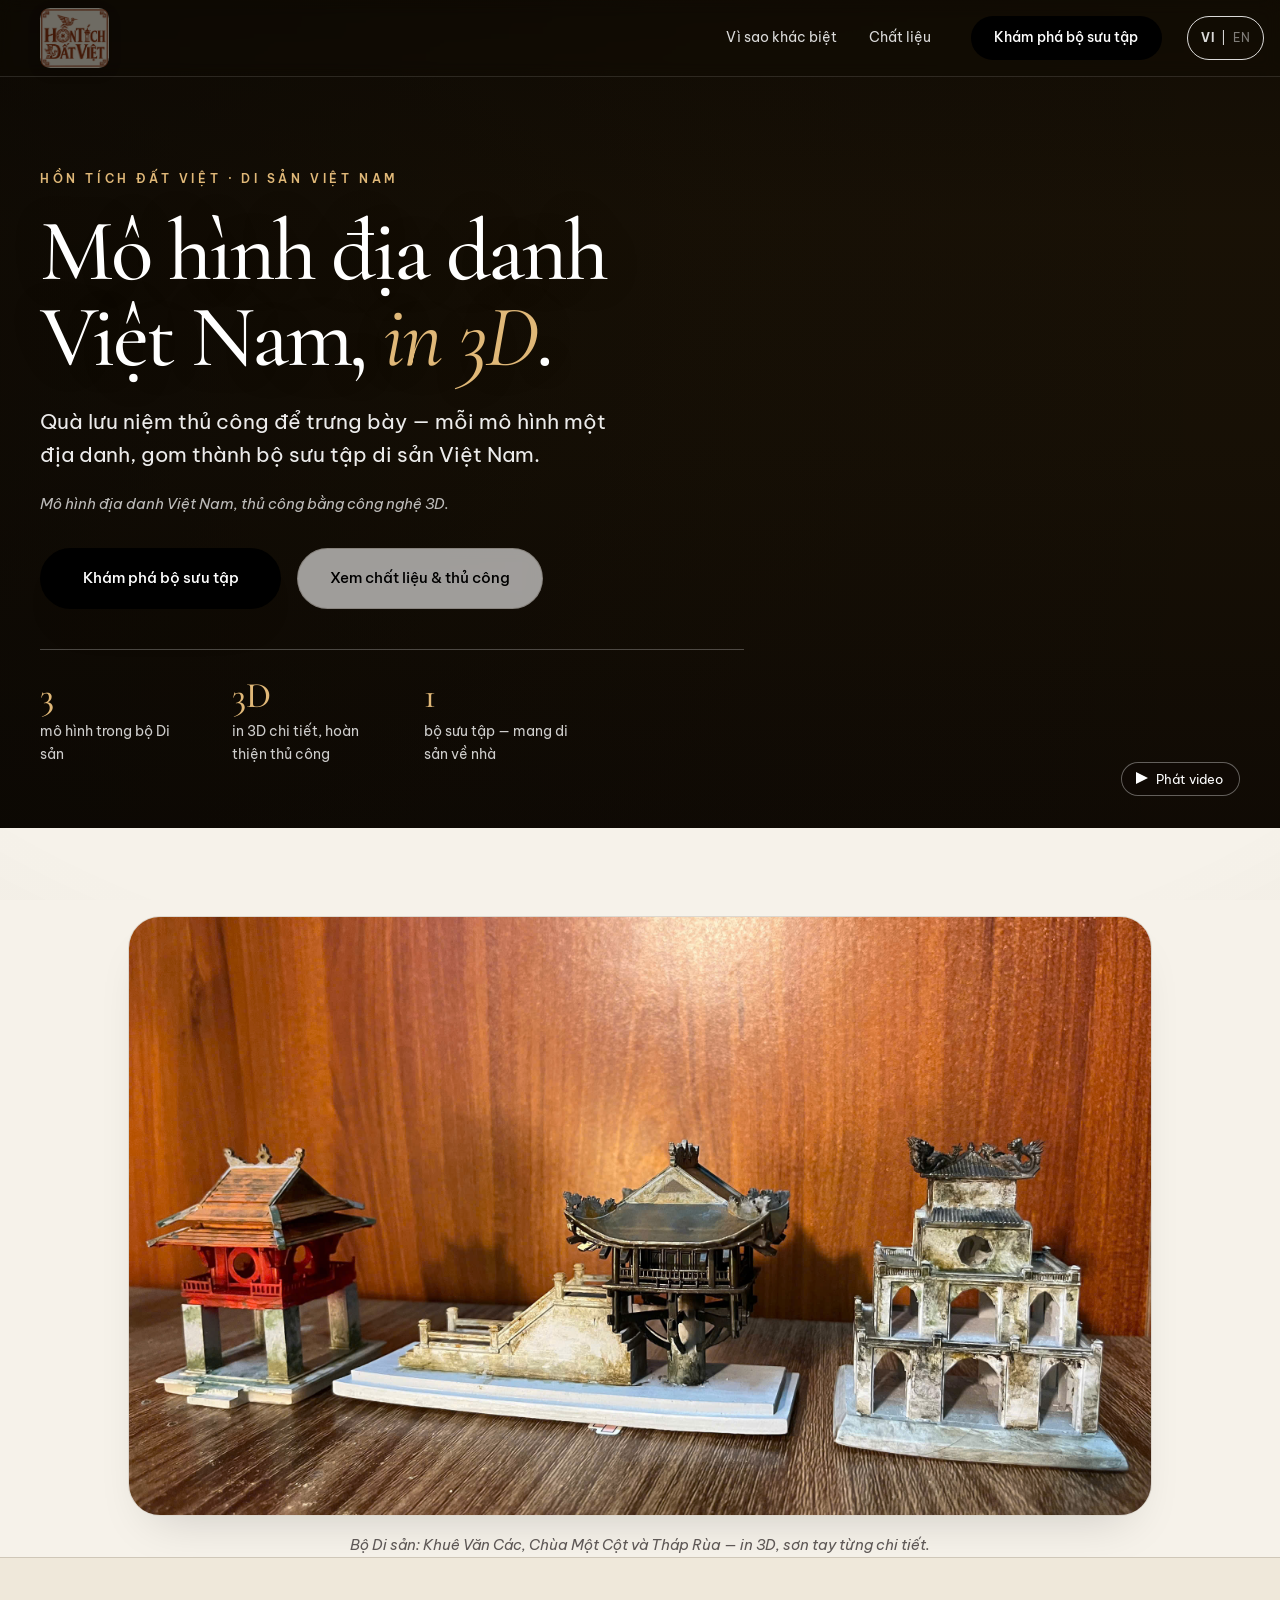
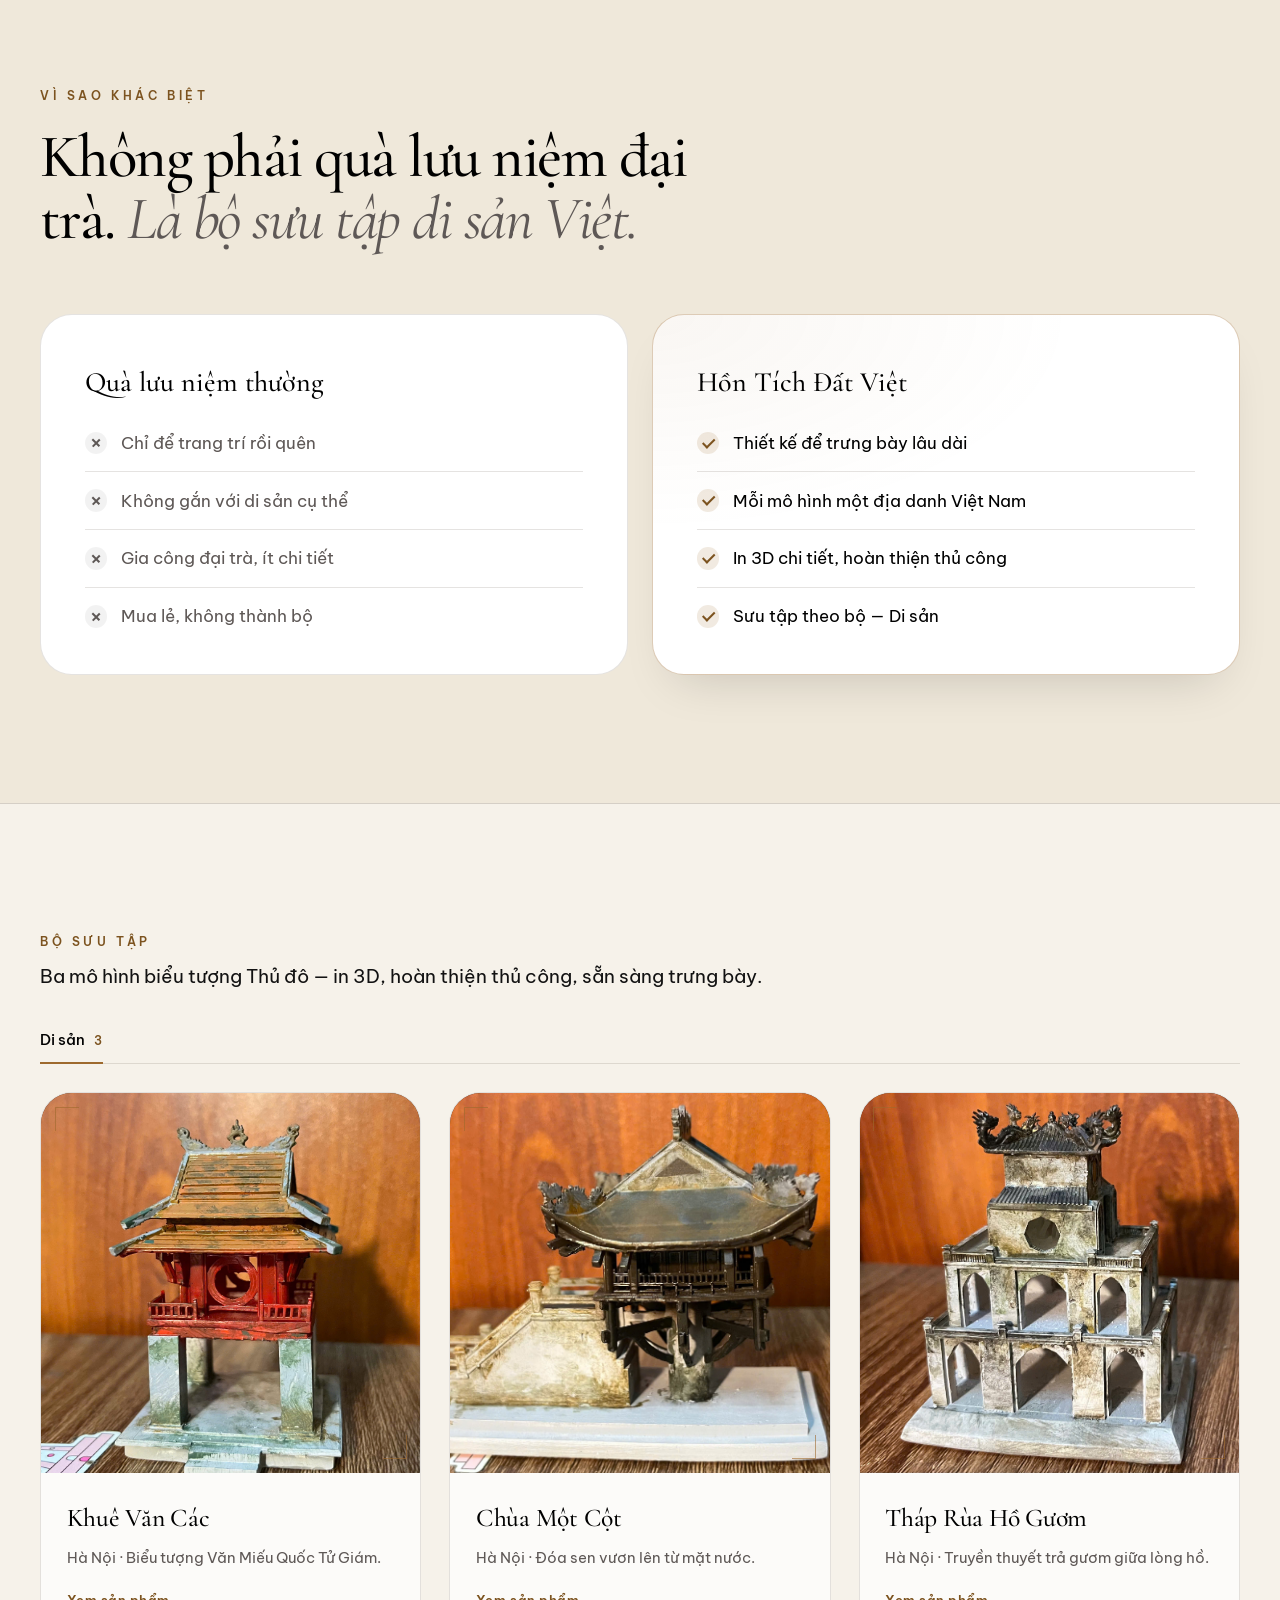
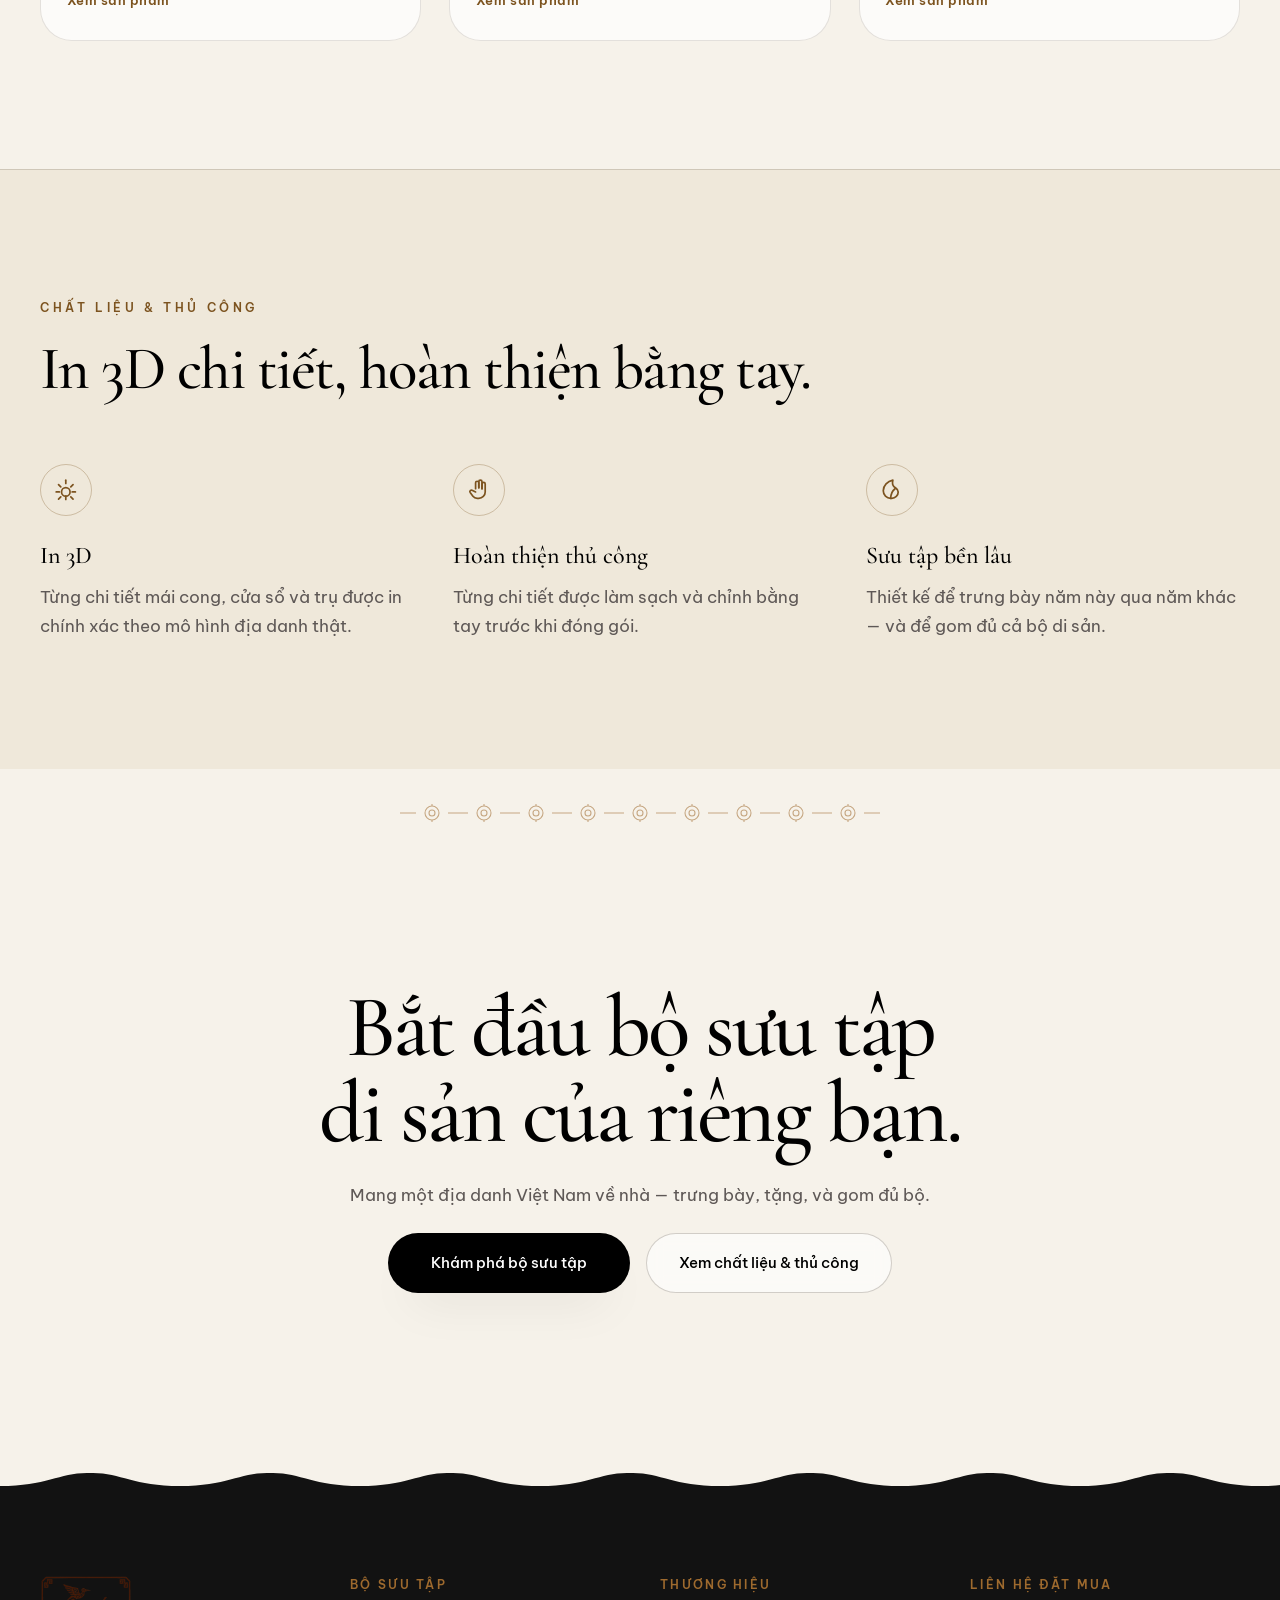
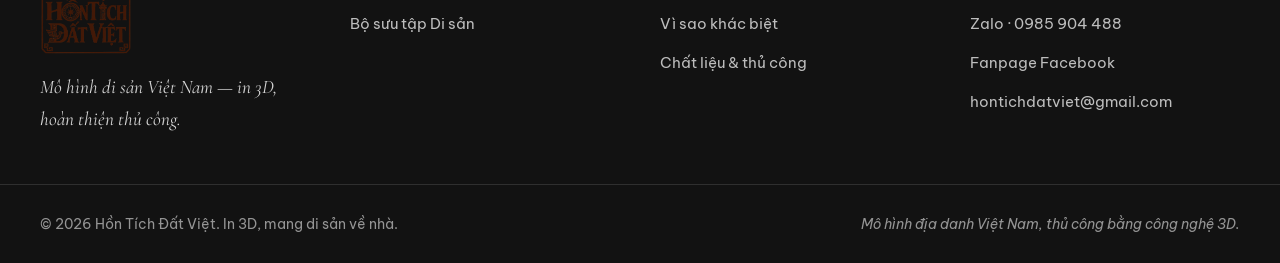
==== commit 7c1bf123: "feat(i18n): implement localization for Vietnamese and English with language switcher" ====
--- a/index.html
+++ b/index.html
@@ -30,6 +30,7 @@
         <a href="#why">Vì sao khác biệt</a>
         <a href="#craft">Chất liệu</a>
       </nav>
+      <button class="language-switcher" type="button" data-language-switcher aria-label="VI | EN — change language"><span data-lang-option="vi">VI</span><span aria-hidden="true">|</span><span data-lang-option="en">EN</span></button>
       <a class="btn btn-nav" href="#collection">
         <span class="lbl-full">Khám phá bộ sưu tập</span>
         <span class="lbl-short">Bộ sưu tập</span>
@@ -228,7 +229,8 @@
     </div>
   </footer>
 
-  <script src="assets/catalog.js?v=12" defer></script>
+  <script src="assets/i18n.js?v=1" defer></script>
+  <script src="assets/catalog.js?v=13" defer></script>
   <script src="assets/main.js?v=12" defer></script>
 </body>
 </html>
--- a/assets/styles.css
+++ b/assets/styles.css
@@ -238,6 +238,8 @@
 .site-header .wordmark { color: #fff; transition: color 0.3s var(--ease-out); }
 .site-header .nav-links a { color: rgba(255, 255, 255, 0.85); }
 .site-header:not(.is-scrolled) .nav-links a:hover { color: #fff; }
+.site-header:not(.is-scrolled) { background: rgba(14, 9, 4, 0.22); backdrop-filter: blur(8px); border-bottom-color: rgba(255, 255, 255, 0.12); }
+body:not(.page-product) .site-header:not(.is-scrolled) .wordmark { border-radius: .65rem; background: rgba(246, 242, 234, .42); box-shadow: 0 4px 14px rgba(0, 0, 0, .14); }
 
 .site-header.is-scrolled {
   background: rgba(246, 242, 234, 0.85);
@@ -270,7 +272,20 @@
   -webkit-user-drag: none;
   border-radius: 0.55rem;
 }
-.btn-nav { flex: none; }
+.btn-nav { flex: none; margin-right: 4.9rem; }
+.language-switcher { position: absolute; top: 50%; right: max(1rem, calc((100vw - var(--container)) / 2)); transform: translateY(-50%); display: inline-flex; align-items: center; justify-content: center; gap: .38rem; min-width: 4.8rem; min-height: 2.75rem; padding: .55rem .72rem; border: 1px solid currentColor; border-radius: 999px; background: transparent; color: #fff; box-shadow: none; font: inherit; font-size: .76rem; letter-spacing: .08em; cursor: pointer; z-index: 2; transition: background .2s var(--ease-out), color .2s var(--ease-out), border-color .2s var(--ease-out), box-shadow .2s var(--ease-out); }
+.site-header:not(.is-scrolled) .language-switcher { color: #fff; border-color: rgba(255, 255, 255, .78); }
+.site-header.is-scrolled .language-switcher { color: var(--ink-soft); border-color: var(--line-strong); }
+body:not(.page-product) .site-header:not(.is-scrolled) .language-switcher { color: rgba(255, 255, 255, .85); border-color: currentColor; }
+body:not(.page-product) .site-header.is-scrolled .language-switcher { color: var(--muted); border-color: var(--line); }
+.language-switcher:hover { background: rgba(255, 255, 255, .12); box-shadow: 0 8px 22px rgba(0, 0, 0, .12); }
+.site-header.is-scrolled .language-switcher:hover { background: var(--soft); border-color: var(--lacquer); }
+.language-switcher [data-lang-option] { opacity: .55; transition: color .2s var(--ease-out), opacity .2s var(--ease-out); }
+.language-switcher [data-lang-option].is-active { opacity: 1; color: var(--lacquer-deep); font-weight: 700; }
+.site-header:not(.is-scrolled) .language-switcher [data-lang-option].is-active { color: #fff; }
+body:not(.page-product) .site-header:not(.is-scrolled) .language-switcher [data-lang-option].is-active,
+body:not(.page-product) .site-header.is-scrolled .language-switcher [data-lang-option].is-active { color: inherit; }
+.language-switcher:focus-visible { outline: 3px solid var(--lacquer-light); outline-offset: 3px; }
 .nav-links {
   display: flex;
   gap: 2rem;
@@ -332,6 +347,7 @@
 .hero-copy { max-width: 44rem; }
 .hero .kicker { color: var(--lacquer-light); }
 .hero .display { margin-bottom: 1.5rem; color: #fff; text-shadow: 0 1px 36px rgba(0, 0, 0, 0.3); }
+.hero-title-line { white-space: nowrap; }
 .hero .display em { color: var(--lacquer-light); }
 .hero .lede { margin-bottom: 1.25rem; color: rgba(255, 255, 255, 0.92); max-width: 42ch; }
 .hero-en {
@@ -858,8 +874,33 @@
 }
 @media (min-width: 56rem) {
   .product-detail {
-    grid-template-columns: 1fr 1fr;
+    grid-template-columns: 3fr 2fr;
     align-items: start;
+  }
+}
+.product-info {
+  min-width: 0;
+}
+.product-video {
+  min-width: 0;
+}
+.product-video-frame {
+  background: #1a1206;
+  border: 1px solid rgba(124, 83, 31, 0.24);
+  box-shadow: 0 1rem 2.5rem rgba(51, 31, 8, 0.12);
+  overflow: hidden;
+}
+.product-video video {
+  display: block;
+  width: 100%;
+  aspect-ratio: 9 / 16;
+  height: auto;
+  object-fit: cover;
+  background: transparent;
+}
+@media (min-width: 56rem) {
+  .product-video video {
+    aspect-ratio: 3 / 4;
   }
 }
 .product-summary {
@@ -873,6 +914,12 @@
 .product-contact {
   border-top: 1px solid rgba(124, 83, 31, 0.18);
   padding-top: 1.25rem;
+  text-align: center;
+}
+@media (min-width: 56rem) {
+  .product-contact {
+    grid-column: 1 / -1;
+  }
 }
 .product-contact-label {
   font-size: 0.7rem;
@@ -1165,13 +1212,15 @@
 
 @media (max-width: 48rem) {
   .nav-links { display: none; }
+  .hero-title-line { white-space: normal; }
 }
 
 @media (max-width: 30rem) {
   .hero-actions .btn { width: 100%; }
   .nav { gap: 0.75rem; }
   .wordmark { height: 2.9rem; }
-  .btn-nav { padding: 0.55rem 1.1rem; font-size: 0.82rem; }
+  .btn-nav { padding: 0.55rem 1.1rem; font-size: 0.82rem; margin-right: 4.4rem; }
   .btn-nav .lbl-full { display: none; }
   .btn-nav .lbl-short { display: inline; }
-}
+  .language-switcher { right: 1rem; }
+}
